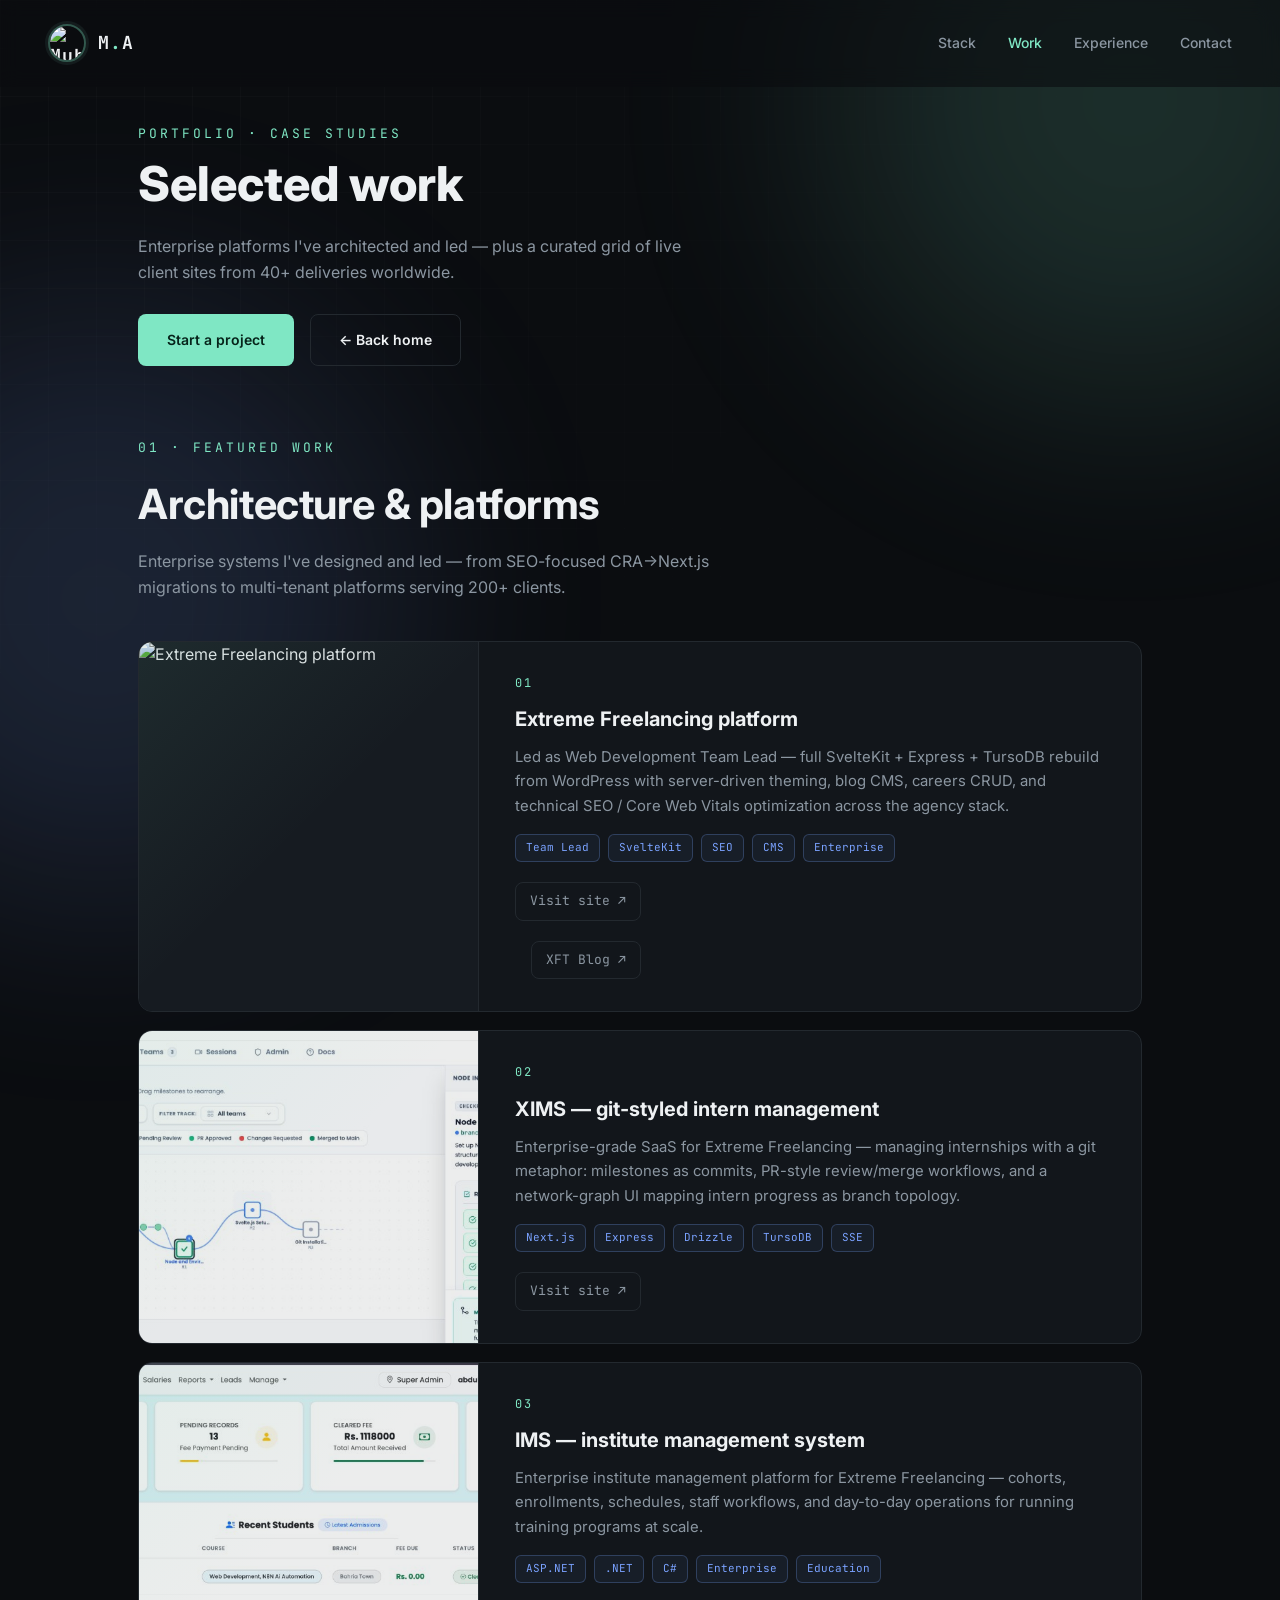
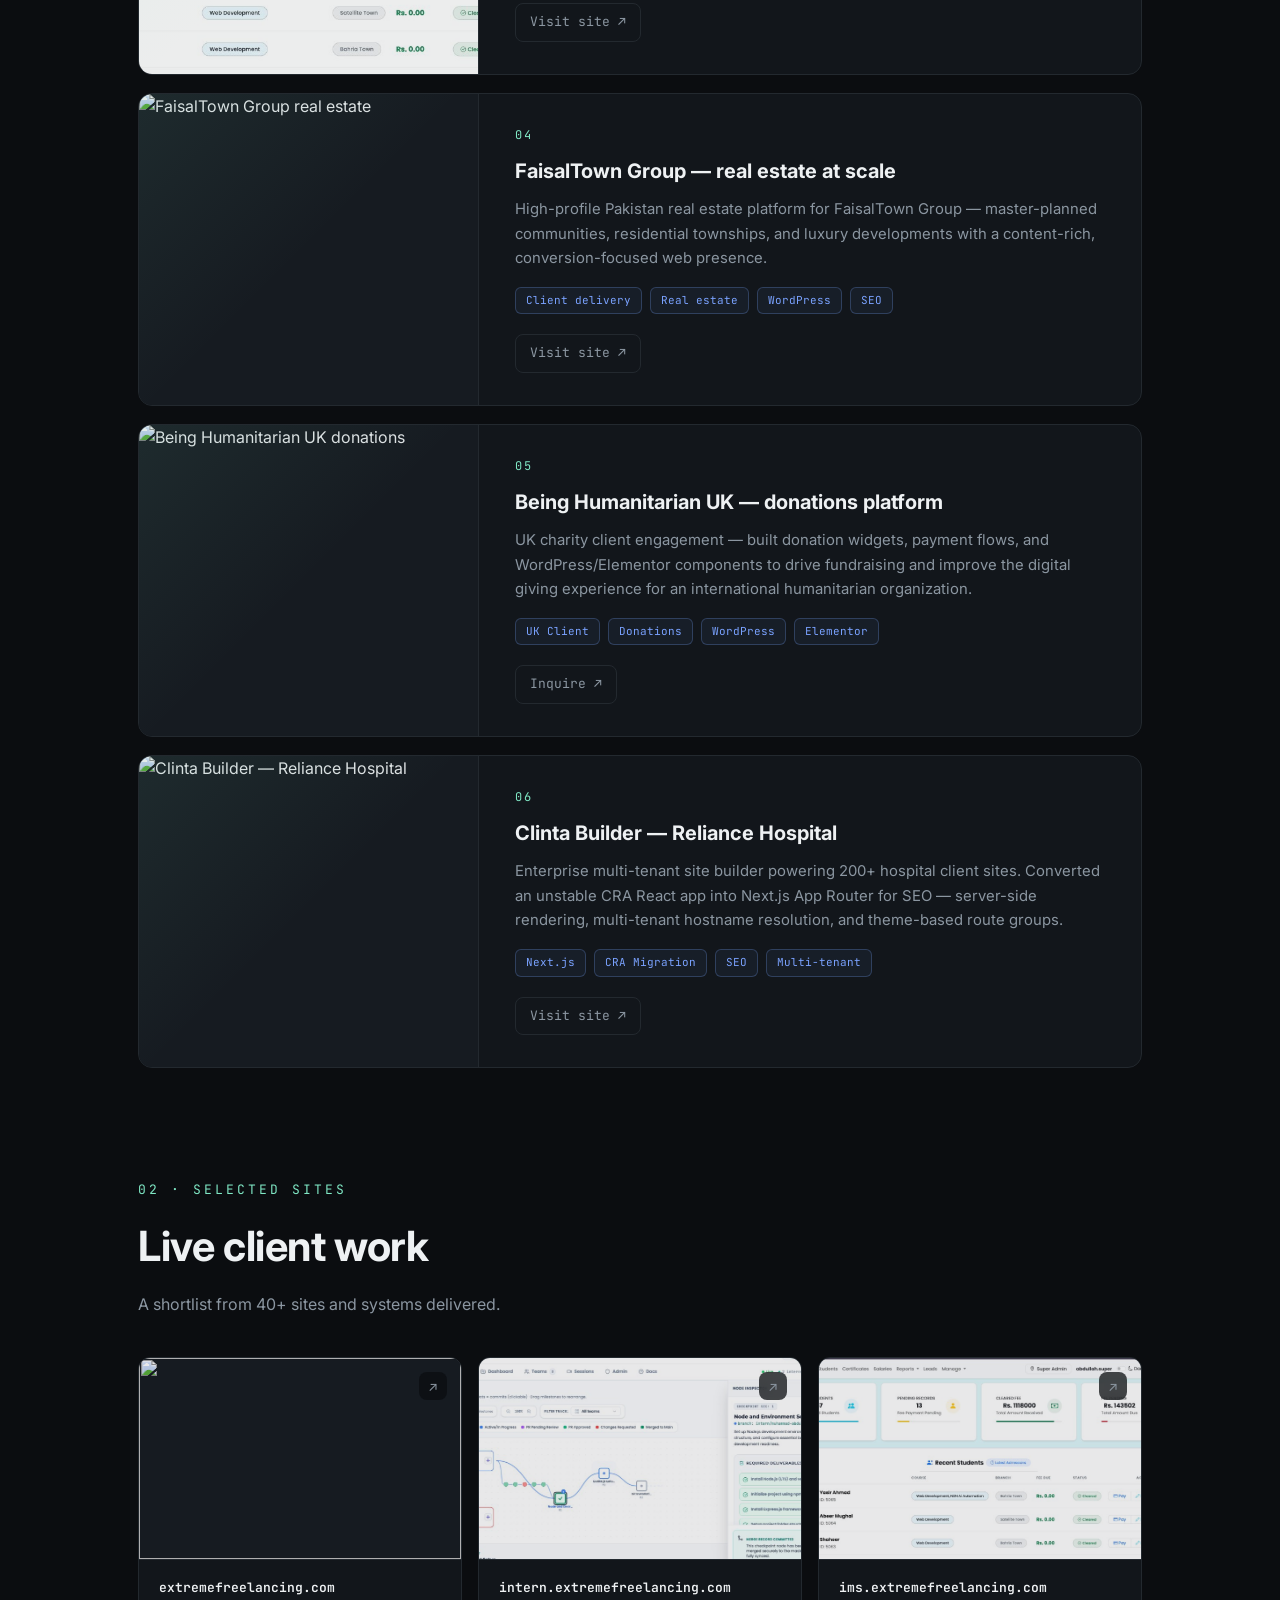
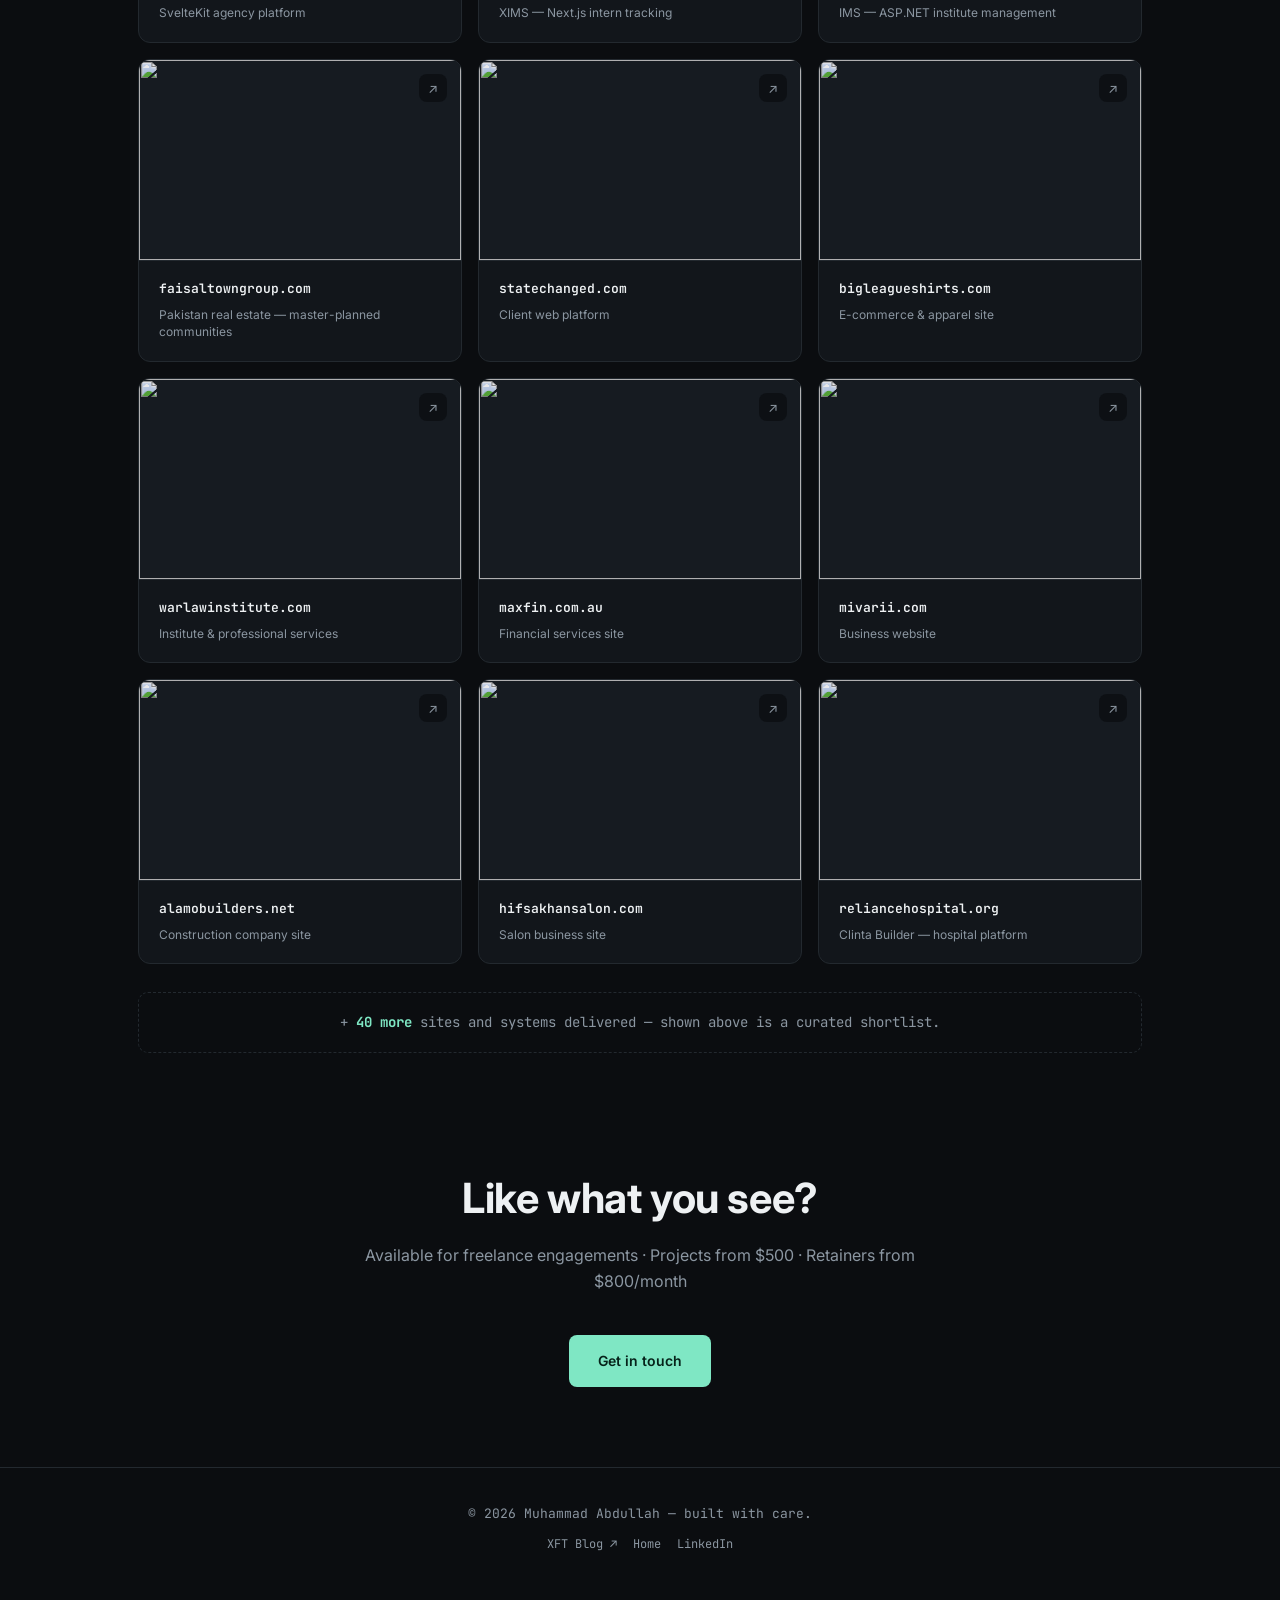
==== work/index.html @ 5a13fb7e "index updates" ====
<!DOCTYPE html>
<html lang="en">
<head>
<meta charset="UTF-8">
<meta name="viewport" content="width=device-width, initial-scale=1.0">
<title>Work — Muhammad Abdullah</title>
<meta name="description" content="Featured platforms, enterprise systems, and live client sites by Muhammad Abdullah — XIMS, IMS, Extreme Freelancing, and 40+ deliveries.">
<meta name="theme-color" content="#0b0d10">
<link rel="icon" type="image/png" sizes="32x32" href="https://res.cloudinary.com/dqdfuhtps/image/upload/w_32,h_32,c_fill,g_face,f_auto,q_auto/1748308056441_jk1iwk">
<link rel="preconnect" href="https://fonts.googleapis.com">
<link rel="preconnect" href="https://fonts.gstatic.com" crossorigin>
<link href="https://fonts.googleapis.com/css2?family=Inter:wght@400;500;600;700;800&family=JetBrains+Mono:wght@400;600;700&display=swap" rel="stylesheet">
<link rel="stylesheet" href="../styles.css">
</head>
<body>

<div class="grid-bg"></div>
<div class="glow glow-1"></div>
<div class="glow glow-2"></div>

<nav id="nav">
  <a href="../" class="logo" aria-label="Muhammad Abdullah — home">
    <img
      class="logo-avatar"
      src="https://res.cloudinary.com/dqdfuhtps/image/upload/w_76,h_76,c_fill,g_face,f_auto,q_auto/1748308056441_jk1iwk"
      alt="Muhammad Abdullah"
      width="38"
      height="38"
      decoding="async"
    >
    <span class="logo-text">M<span>.</span>A</span>
  </a>
  <button class="nav-toggle" type="button" aria-label="Open menu" aria-expanded="false" aria-controls="nav-drawer">
    <span></span><span></span><span></span>
  </button>
  <ul class="nav-links nav-links--desktop">
    <li><a href="../#stack">Stack</a></li>
    <li><a href="./" class="active">Work</a></li>
    <li><a href="../#experience">Experience</a></li>
    <li><a href="../#contact">Contact</a></li>
  </ul>
</nav>

<div class="nav-backdrop" id="nav-backdrop" aria-hidden="true"></div>
<div class="nav-drawer" id="nav-drawer" aria-hidden="true">
  <ul class="nav-links">
    <li><a href="../#stack">Stack</a></li>
    <li><a href="./" class="active">Work</a></li>
    <li><a href="../#experience">Experience</a></li>
    <li><a href="../#contact">Contact</a></li>
  </ul>
</div>

<section class="page-hero reveal">
  <span class="eyebrow">Portfolio · Case studies</span>
  <h1>Selected <span class="accent">work</span></h1>
  <p>Enterprise platforms I've architected and led — plus a curated grid of live client sites from 40+ deliveries worldwide.</p>
  <div class="hero-cta" style="margin-top:28px;">
    <a href="../#contact" class="btn btn-primary">Start a project</a>
    <a href="../" class="btn btn-ghost">← Back home</a>
  </div>
</section>

<section id="work">
  <div class="section-head reveal">
    <span class="num">01 · Featured work</span>
    <h2>Architecture & platforms</h2>
    <p>Enterprise systems I've designed and led — from SEO-focused CRA→Next.js migrations to multi-tenant platforms serving 200+ clients.</p>
  </div>
  <div class="projects stagger">
    <div class="project">
      <div class="project-shot">
        <img src="https://s.wordpress.com/mshots/v1/https%3A%2F%2Fextremefreelancing.com?w=800" alt="Extreme Freelancing platform" loading="lazy">
      </div>
      <div class="project-body">
        <span class="pnum">01</span>
        <h3>Extreme Freelancing platform</h3>
        <p>Led as Web Development Team Lead — full SvelteKit + Express + TursoDB rebuild from WordPress with server-driven theming, blog CMS, careers CRUD, and technical SEO / Core Web Vitals optimization across the agency stack.</p>
        <div class="tags"><span>Team Lead</span><span>SvelteKit</span><span>SEO</span><span>CMS</span><span>Enterprise</span></div>
        <a href="https://extremefreelancing.com/" class="link" target="_blank" rel="noopener noreferrer">Visit site ↗</a>
        <a href="https://extremefreelancing.com/blog/" class="link" target="_blank" rel="noopener noreferrer" style="margin-left:16px;">XFT Blog ↗</a>
      </div>
    </div>
    <div class="project">
      <div class="project-shot">
        <img src="../assets/xims-preview.png" alt="XIMS intern management platform" loading="lazy">
      </div>
      <div class="project-body">
        <span class="pnum">02</span>
        <h3>XIMS — git-styled intern management</h3>
        <p>Enterprise-grade SaaS for Extreme Freelancing — managing internships with a git metaphor: milestones as commits, PR-style review/merge workflows, and a network-graph UI mapping intern progress as branch topology.</p>
        <div class="tags"><span>Next.js</span><span>Express</span><span>Drizzle</span><span>TursoDB</span><span>SSE</span></div>
        <a href="https://intern.extremefreelancing.com/" class="link" target="_blank" rel="noopener noreferrer">Visit site ↗</a>
      </div>
    </div>
    <div class="project">
      <div class="project-shot">
        <img src="../assets/ims-preview.png" alt="IMS institute management system" loading="lazy">
      </div>
      <div class="project-body">
        <span class="pnum">03</span>
        <h3>IMS — institute management system</h3>
        <p>Enterprise institute management platform for Extreme Freelancing — cohorts, enrollments, schedules, staff workflows, and day-to-day operations for running training programs at scale.</p>
        <div class="tags"><span>ASP.NET</span><span>.NET</span><span>C#</span><span>Enterprise</span><span>Education</span></div>
        <a href="https://ims.extremefreelancing.com/" class="link" target="_blank" rel="noopener noreferrer">Visit site ↗</a>
      </div>
    </div>
    <div class="project">
      <div class="project-shot">
        <img src="https://s.wordpress.com/mshots/v1/https%3A%2F%2Ffaisaltowngroup.com?w=800" alt="FaisalTown Group real estate" loading="lazy">
      </div>
      <div class="project-body">
        <span class="pnum">04</span>
        <h3>FaisalTown Group — real estate at scale</h3>
        <p>High-profile Pakistan real estate platform for FaisalTown Group — master-planned communities, residential townships, and luxury developments with a content-rich, conversion-focused web presence.</p>
        <div class="tags"><span>Client delivery</span><span>Real estate</span><span>WordPress</span><span>SEO</span></div>
        <a href="https://faisaltowngroup.com/" class="link" target="_blank" rel="noopener noreferrer">Visit site ↗</a>
      </div>
    </div>
    <div class="project">
      <div class="project-shot">
        <img src="https://s.wordpress.com/mshots/v1/https%3A%2F%2Fbeinghumanitarian.org?w=800" alt="Being Humanitarian UK donations" loading="lazy">
      </div>
      <div class="project-body">
        <span class="pnum">05</span>
        <h3>Being Humanitarian UK — donations platform</h3>
        <p>UK charity client engagement — built donation widgets, payment flows, and WordPress/Elementor components to drive fundraising and improve the digital giving experience for an international humanitarian organization.</p>
        <div class="tags"><span>UK Client</span><span>Donations</span><span>WordPress</span><span>Elementor</span></div>
        <a href="../#contact" class="link">Inquire ↗</a>
      </div>
    </div>
    <div class="project">
      <div class="project-shot">
        <img src="https://s.wordpress.com/mshots/v1/https%3A%2F%2Freliancehospital.org?w=800" alt="Clinta Builder — Reliance Hospital" loading="lazy">
      </div>
      <div class="project-body">
        <span class="pnum">06</span>
        <h3>Clinta Builder — Reliance Hospital</h3>
        <p>Enterprise multi-tenant site builder powering 200+ hospital client sites. Converted an unstable CRA React app into Next.js App Router for SEO — server-side rendering, multi-tenant hostname resolution, and theme-based route groups.</p>
        <div class="tags"><span>Next.js</span><span>CRA Migration</span><span>SEO</span><span>Multi-tenant</span></div>
        <a href="https://reliancehospital.org/" class="link" target="_blank" rel="noopener noreferrer">Visit site ↗</a>
      </div>
    </div>
  </div>
</section>

<section id="sites">
  <div class="section-head reveal">
    <span class="num">02 · Selected sites</span>
    <h2>Live client work</h2>
    <p>A shortlist from 40+ sites and systems delivered.</p>
  </div>
  <div class="sites-grid stagger">
    <a class="site-card" href="https://extremefreelancing.com/" target="_blank" rel="noopener noreferrer">
      <div class="site-thumb"><img src="https://s.wordpress.com/mshots/v1/https%3A%2F%2Fextremefreelancing.com?w=600" alt="" loading="lazy"></div>
      <div class="site-info">
        <span class="url">extremefreelancing.com</span>
        <span class="desc">SvelteKit agency platform</span>
      </div>
    </a>
    <a class="site-card" href="https://intern.extremefreelancing.com/" target="_blank" rel="noopener noreferrer">
      <div class="site-thumb"><img src="../assets/xims-preview.png" alt="" loading="lazy"></div>
      <div class="site-info">
        <span class="url">intern.extremefreelancing.com</span>
        <span class="desc">XIMS — Next.js intern tracking</span>
      </div>
    </a>
    <a class="site-card" href="https://ims.extremefreelancing.com/" target="_blank" rel="noopener noreferrer">
      <div class="site-thumb"><img src="../assets/ims-preview.png" alt="" loading="lazy"></div>
      <div class="site-info">
        <span class="url">ims.extremefreelancing.com</span>
        <span class="desc">IMS — ASP.NET institute management</span>
      </div>
    </a>
    <a class="site-card" href="https://faisaltowngroup.com/" target="_blank" rel="noopener noreferrer">
      <div class="site-thumb"><img src="https://s.wordpress.com/mshots/v1/https%3A%2F%2Ffaisaltowngroup.com?w=600" alt="" loading="lazy"></div>
      <div class="site-info">
        <span class="url">faisaltowngroup.com</span>
        <span class="desc">Pakistan real estate — master-planned communities</span>
      </div>
    </a>
    <a class="site-card" href="https://statechanged.com/" target="_blank" rel="noopener noreferrer">
      <div class="site-thumb"><img src="https://s.wordpress.com/mshots/v1/https%3A%2F%2Fstatechanged.com?w=600" alt="" loading="lazy"></div>
      <div class="site-info">
        <span class="url">statechanged.com</span>
        <span class="desc">Client web platform</span>
      </div>
    </a>
    <a class="site-card" href="https://bigleagueshirts.com/" target="_blank" rel="noopener noreferrer">
      <div class="site-thumb"><img src="https://s.wordpress.com/mshots/v1/https%3A%2F%2Fbigleagueshirts.com?w=600" alt="" loading="lazy"></div>
      <div class="site-info">
        <span class="url">bigleagueshirts.com</span>
        <span class="desc">E-commerce & apparel site</span>
      </div>
    </a>
    <a class="site-card" href="https://warlawinstitute.com/" target="_blank" rel="noopener noreferrer">
      <div class="site-thumb"><img src="https://s.wordpress.com/mshots/v1/https%3A%2F%2Fwarlawinstitute.com?w=600" alt="" loading="lazy"></div>
      <div class="site-info">
        <span class="url">warlawinstitute.com</span>
        <span class="desc">Institute & professional services</span>
      </div>
    </a>
    <a class="site-card" href="https://maxfin.com.au/" target="_blank" rel="noopener noreferrer">
      <div class="site-thumb"><img src="https://s.wordpress.com/mshots/v1/https%3A%2F%2Fmaxfin.com.au?w=600" alt="" loading="lazy"></div>
      <div class="site-info">
        <span class="url">maxfin.com.au</span>
        <span class="desc">Financial services site</span>
      </div>
    </a>
    <a class="site-card" href="https://www.mivarii.com/" target="_blank" rel="noopener noreferrer">
      <div class="site-thumb"><img src="https://s.wordpress.com/mshots/v1/https%3A%2F%2Fwww.mivarii.com?w=600" alt="" loading="lazy"></div>
      <div class="site-info">
        <span class="url">mivarii.com</span>
        <span class="desc">Business website</span>
      </div>
    </a>
    <a class="site-card" href="https://alamobuilders.net/" target="_blank" rel="noopener noreferrer">
      <div class="site-thumb"><img src="https://s.wordpress.com/mshots/v1/https%3A%2F%2Falamobuilders.net?w=600" alt="" loading="lazy"></div>
      <div class="site-info">
        <span class="url">alamobuilders.net</span>
        <span class="desc">Construction company site</span>
      </div>
    </a>
    <a class="site-card" href="https://hifsakhansalon.com/" target="_blank" rel="noopener noreferrer">
      <div class="site-thumb"><img src="https://s.wordpress.com/mshots/v1/https%3A%2F%2Fhifsakhansalon.com?w=600" alt="" loading="lazy"></div>
      <div class="site-info">
        <span class="url">hifsakhansalon.com</span>
        <span class="desc">Salon business site</span>
      </div>
    </a>
    <a class="site-card" href="https://reliancehospital.org/" target="_blank" rel="noopener noreferrer">
      <div class="site-thumb"><img src="https://s.wordpress.com/mshots/v1/https%3A%2F%2Freliancehospital.org?w=600" alt="" loading="lazy"></div>
      <div class="site-info">
        <span class="url">reliancehospital.org</span>
        <span class="desc">Clinta Builder — hospital platform</span>
      </div>
    </a>
  </div>
  <div class="more-note reveal">+ <strong>40 more</strong> sites and systems delivered — shown above is a curated shortlist.</div>
</section>

<section id="contact-cta" style="padding-bottom:80px;">
  <div class="section-head reveal" style="text-align:center;">
    <h2>Like what you see?</h2>
    <p style="margin:12px auto 0;">Available for freelance engagements · Projects from $500 · Retainers from $800/month</p>
  </div>
  <div class="reveal" style="margin-top:24px;text-align:center;">
    <a href="../#contact" class="btn btn-primary">Get in touch</a>
  </div>
</section>

<footer>
  <p>© 2026 Muhammad Abdullah — built with care.</p>
  <div class="footer-links">
    <a href="https://extremefreelancing.com/blog/" target="_blank" rel="noopener noreferrer">XFT Blog ↗</a>
    <a href="../">Home</a>
    <a href="https://www.linkedin.com/in/devnetabdullah" target="_blank" rel="noopener noreferrer">LinkedIn</a>
  </div>
</footer>

<script>
  const nav = document.getElementById('nav');
  const navToggle = document.querySelector('.nav-toggle');
  window.addEventListener('scroll', () => {
    nav.classList.toggle('scrolled', window.scrollY > 20);
  });

  const navBackdrop = document.getElementById('nav-backdrop');
  const navDrawer = document.getElementById('nav-drawer');
  const allNavLinks = document.querySelectorAll('.nav-links a');

  function closeMenu(){
    document.body.classList.remove('menu-open');
    navToggle.setAttribute('aria-expanded', 'false');
    navToggle.setAttribute('aria-label', 'Open menu');
    navBackdrop.setAttribute('aria-hidden', 'true');
    navDrawer.setAttribute('aria-hidden', 'true');
    document.body.style.overflow = '';
  }

  function openMenu(){
    document.body.classList.add('menu-open');
    navToggle.setAttribute('aria-expanded', 'true');
    navToggle.setAttribute('aria-label', 'Close menu');
    navBackdrop.setAttribute('aria-hidden', 'false');
    navDrawer.setAttribute('aria-hidden', 'false');
    document.body.style.overflow = 'hidden';
  }

  navToggle.addEventListener('click', () => {
    document.body.classList.contains('menu-open') ? closeMenu() : openMenu();
  });

  navBackdrop.addEventListener('click', closeMenu);
  allNavLinks.forEach(link => link.addEventListener('click', closeMenu));
  document.addEventListener('keydown', e => {
    if (e.key === 'Escape') closeMenu();
  });
  window.addEventListener('resize', () => {
    if (window.innerWidth > 768) closeMenu();
  });

  document.querySelectorAll('.stagger').forEach(container => {
    [...container.children].forEach((child, i) => {
      child.style.transitionDelay = `${0.06 + i * 0.08}s`;
    });
  });

  const observer = new IntersectionObserver((entries) => {
    entries.forEach(e => {
      if (e.isIntersecting) {
        e.target.classList.add('visible');
        observer.unobserve(e.target);
      }
    });
  }, { threshold: 0.1, rootMargin: '0px 0px -40px 0px' });

  document.querySelectorAll('.reveal, .stagger').forEach(el => observer.observe(el));
</script>

</body>
</html>
---- styles.css ----
:root{
    --bg:#0b0d10;
    --bg-soft:#12161b;
    --panel:#161b21;
    --line:#23292f;
    --text:#eef1f3;
    --muted:#8b96a1;
    --accent:#7fe7c4;
    --accent2:#7aa2ff;
    --mono:'JetBrains Mono','Courier New',monospace;
    --sans:'Inter',-apple-system,BlinkMacSystemFont,'Segoe UI',sans-serif;
  }
  *{margin:0;padding:0;box-sizing:border-box;}
  html{scroll-behavior:smooth;}
  body{
    background:var(--bg);
    color:var(--text);
    font-family:var(--sans);
    line-height:1.6;
    overflow-x:hidden;
  }

  /* background grid */
  .grid-bg{
    position:fixed; inset:0; z-index:-2;
    background-image:
      linear-gradient(to right, rgba(255,255,255,0.025) 1px, transparent 1px),
      linear-gradient(to bottom, rgba(255,255,255,0.025) 1px, transparent 1px);
    background-size:48px 48px;
    mask-image: radial-gradient(ellipse at top left, black 0%, transparent 70%);
  }
  .glow{
    position:fixed; z-index:-1; width:600px; height:600px; border-radius:50%;
    filter:blur(120px); opacity:0.15; pointer-events:none;
  }
  .glow-1{ background:var(--accent); top:-200px; right:-150px; }
  .glow-2{ background:var(--accent2); bottom:0; left:-200px; }

  /* nav */
  nav{
    position:fixed; top:0; left:0; right:0; z-index:100;
    display:flex; justify-content:space-between; align-items:center;
    padding:24px 48px;
    backdrop-filter:blur(10px);
    background:rgba(11,13,16,0.6);
    border-bottom:1px solid transparent;
    transition:border-color 0.3s, background 0.3s;
    opacity:0; animation:navIn 0.7s ease forwards;
  }
  @keyframes navIn{
    from{opacity:0; transform:translateY(-14px);}
    to{opacity:1; transform:translateY(0);}
  }
  nav.scrolled{ border-bottom-color:var(--line); background:rgba(11,13,16,0.85); }
  .logo{
    display:inline-flex; align-items:center; gap:12px;
    text-decoration:none; color:var(--text);
    font-family:var(--mono); font-weight:700; font-size:18px; letter-spacing:1px;
  }
  .logo-avatar{
    width:38px; height:38px; border-radius:50%; object-fit:cover;
    border:2px solid rgba(127,231,196,0.35);
    box-shadow:0 0 0 3px rgba(127,231,196,0.08);
    transition:border-color 0.25s, box-shadow 0.25s, transform 0.25s;
  }
  .logo:hover .logo-avatar{
    border-color:var(--accent);
    box-shadow:0 0 18px rgba(127,231,196,0.22);
    transform:scale(1.04);
  }
  .logo-text span{ color:var(--accent); }
  .nav-links{ display:flex; gap:32px; list-style:none; }
  .nav-links--desktop{ display:flex; }
  .nav-links a{
    color:var(--muted); text-decoration:none; font-size:14px; font-weight:500;
    transition:color 0.2s; position:relative;
  }
  .nav-links a:hover{ color:var(--text); }
  .nav-links a::after{
    content:''; position:absolute; bottom:-4px; left:0; width:0; height:1px;
    background:var(--accent); transition:width 0.25s;
  }
  .nav-links a:hover::after{ width:100%; }

  .nav-toggle{
    display:none; flex-direction:column; justify-content:center; gap:5px;
    width:42px; height:42px; padding:10px; flex-shrink:0;
    background:transparent; border:1px solid var(--line); border-radius:10px;
    cursor:pointer; z-index:102; transition:border-color 0.2s, background 0.2s;
  }
  .nav-toggle:hover{ border-color:var(--accent); background:rgba(127,231,196,0.06); }
  .nav-toggle span{
    display:block; width:100%; height:2px; background:var(--text); border-radius:2px;
    transition:transform 0.3s ease, opacity 0.3s ease;
  }
  .nav-toggle[aria-expanded="true"] span:nth-child(1){ transform:translateY(7px) rotate(45deg); }
  .nav-toggle[aria-expanded="true"] span:nth-child(2){ opacity:0; }
  .nav-toggle[aria-expanded="true"] span:nth-child(3){ transform:translateY(-7px) rotate(-45deg); }

  section{ padding:64px 48px; max-width:1100px; margin:0 auto; }

  /* hero */
  .hero{
    min-height:92vh; display:flex; flex-direction:column; justify-content:center;
    padding-top:100px; padding-bottom:40px;
  }
  section + section{ padding-top:48px; }
  .eyebrow{
    font-family:var(--mono); color:var(--accent); font-size:13px; letter-spacing:3px;
    text-transform:uppercase; margin-bottom:24px;
    opacity:0; animation:fadeUp 0.9s cubic-bezier(0.22,1,0.36,1) forwards 0.1s;
  }
  .hero h1{
    font-size:clamp(2.8rem, 8vw, 5.5rem); font-weight:800; line-height:1.05;
    letter-spacing:-0.02em; margin-bottom:24px;
    opacity:0; animation:fadeUp 0.9s cubic-bezier(0.22,1,0.36,1) forwards 0.25s;
  }
  .hero h1 .accent{
    background:linear-gradient(120deg, var(--accent), var(--accent2));
    -webkit-background-clip:text; background-clip:text; color:transparent;
  }
  .hero p.lead{
    font-size:clamp(1rem, 2vw, 1.25rem); color:var(--muted); max-width:620px;
    margin-bottom:40px;
    opacity:0; animation:fadeUp 0.9s cubic-bezier(0.22,1,0.36,1) forwards 0.4s;
  }
  .hero-cta{
    display:flex; gap:16px; flex-wrap:wrap;
    opacity:0; animation:fadeUp 0.9s cubic-bezier(0.22,1,0.36,1) forwards 0.55s;
  }
  .btn{
    display:inline-flex; align-items:center; gap:8px;
    padding:14px 28px; border-radius:8px; text-decoration:none;
    font-weight:600; font-size:14px; transition:all 0.25s; border:1px solid transparent;
  }
  .btn-primary{ background:var(--accent); color:#06231a; }
  .btn-primary:hover{ transform:translateY(-2px); box-shadow:0 8px 24px rgba(127,231,196,0.25); }
  .btn-ghost{ border-color:var(--line); color:var(--text); }
  .btn-ghost:hover{ border-color:var(--accent); color:var(--accent); transform:translateY(-2px); }

  @keyframes fadeUp{
    from{opacity:0; transform:translateY(32px);}
    to{opacity:1; transform:translateY(0);}
  }

  /* stack pills */
  .stack-row, .stack-pills{
    display:flex; flex-wrap:wrap; gap:10px;
  }
  .hero .stack-row{
    margin-top:48px;
    opacity:0; animation:fadeUp 0.9s cubic-bezier(0.22,1,0.36,1) forwards 0.7s;
  }
  .stack-groups{ display:flex; flex-direction:column; gap:28px; }
  .stack-group h3{
    font-family:var(--mono); font-size:12px; letter-spacing:2px; text-transform:uppercase;
    color:var(--accent2); margin-bottom:14px;
  }
  .build-grid{
    display:grid; grid-template-columns:repeat(auto-fill, minmax(240px,1fr)); gap:14px;
  }
  .build-card{
    border:1px solid var(--line); border-radius:12px; padding:24px;
    background:var(--bg-soft); transition:border-color 0.25s, transform 0.25s;
  }
  .build-card:hover{ border-color:rgba(127,231,196,0.35); transform:translateY(-2px); }
  .build-card h3{ font-size:1rem; font-weight:600; margin-bottom:8px; }
  .build-card p{ font-size:0.9rem; color:var(--muted); }
  .learning-list{
    border:1px dashed var(--line); border-radius:12px; padding:28px 32px;
    background:rgba(122,162,255,0.03);
  }
  .learning-list ul{
    list-style:none; display:flex; flex-direction:column; gap:10px; margin-top:16px;
  }
  .learning-list li{
    font-size:0.95rem; color:var(--muted); padding-left:20px; position:relative;
  }
  .learning-list li::before{
    content:'◦'; position:absolute; left:0; color:var(--accent2); font-size:18px; line-height:1;
  }
  .pill{
    display:inline-flex; align-items:center; gap:8px;
    font-family:var(--mono); font-size:12px; padding:8px 14px 8px 10px;
    border:1px solid var(--line); border-radius:999px; color:var(--muted);
    background:rgba(255,255,255,0.02); transition:all 0.25s;
  }
  .pill img{
    width:18px; height:18px; flex-shrink:0; opacity:0.9;
    filter:drop-shadow(0 0 6px rgba(255,255,255,0.08));
    transition:transform 0.25s;
  }
  .pill:hover{
    border-color:var(--accent2); color:var(--text);
    background:rgba(122,162,255,0.06); transform:translateY(-2px);
  }
  .pill:hover img{ transform:scale(1.1); opacity:1; }

  /* section headers */
  .section-head{ margin-bottom:40px; }
  .section-head .num{
    font-family:var(--mono); color:var(--accent); font-size:13px; letter-spacing:3px;
    text-transform:uppercase; display:block; margin-bottom:12px;
  }
  .section-head h2{ font-size:clamp(1.8rem, 4vw, 2.6rem); font-weight:700; letter-spacing:-0.01em; }
  .section-head p{ color:var(--muted); margin-top:12px; max-width:600px; }

  /* fade-in on scroll */
  .reveal{
    opacity:0; transform:translateY(28px);
    transition:opacity 0.8s cubic-bezier(0.22,1,0.36,1), transform 0.8s cubic-bezier(0.22,1,0.36,1);
  }
  .reveal.visible{ opacity:1; transform:translateY(0); }
  .stagger > *{
    opacity:0; transform:translateY(24px);
    transition:opacity 0.75s cubic-bezier(0.22,1,0.36,1), transform 0.75s cubic-bezier(0.22,1,0.36,1);
  }
  .stagger.visible > *{ opacity:1; transform:translateY(0); }

  /* projects */
  .projects{ display:flex; flex-direction:column; gap:18px; }
  .project{
    background:var(--bg-soft); border:1px solid var(--line); border-radius:14px;
    display:grid; grid-template-columns:minmax(0,340px) 1fr; gap:0;
    position:relative; overflow:hidden; transition:border-color 0.3s, box-shadow 0.3s;
  }
  .project:hover{
    border-color:rgba(127,231,196,0.35);
    box-shadow:0 20px 50px rgba(0,0,0,0.35);
  }
  .project-shot{
    position:relative; overflow:hidden; background:var(--panel);
    border-right:1px solid var(--line); min-height:220px;
  }
  .project-shot img{
    width:100%; height:100%; object-fit:cover; object-position:top center;
    display:block; transition:transform 0.5s ease, opacity 0.3s; opacity:0.92;
  }
  .project:hover .project-shot img{ transform:scale(1.04); opacity:1; }
  .project-shot::after{
    content:''; position:absolute; inset:0; pointer-events:none;
    background:linear-gradient(135deg, rgba(127,231,196,0.08), transparent 50%);
  }
  .project-body{
    padding:32px 36px; display:flex; flex-direction:column;
    position:relative;
  }
  .project-body::before{
    content:''; position:absolute; left:0; top:0; bottom:0; width:3px;
    background:linear-gradient(var(--accent), var(--accent2));
    transform:scaleY(0); transform-origin:top; transition:transform 0.35s ease;
  }
  .project:hover .project-body::before{ transform:scaleY(1); }
  .project .pnum{
    font-family:var(--mono); color:var(--accent); font-size:12px;
    letter-spacing:2px; margin-bottom:10px;
  }
  .project h3{ font-size:1.25rem; font-weight:700; margin-bottom:10px; }
  .project p{ color:var(--muted); font-size:0.93rem; line-height:1.65; flex:1; }
  .project .tags{ display:flex; flex-wrap:wrap; gap:8px; margin-top:16px; }
  .project .tags span{
    font-family:var(--mono); font-size:11px; color:var(--accent2);
    border:1px solid rgba(122,162,255,0.25); background:rgba(122,162,255,0.06);
    padding:4px 10px; border-radius:6px;
  }
  .project .link{
    align-self:flex-start; margin-top:20px; color:var(--muted); text-decoration:none; font-size:13px;
    border:1px solid var(--line); padding:8px 14px; border-radius:8px; white-space:nowrap;
    transition:all 0.2s; font-family:var(--mono);
  }
  .project .link:hover{ border-color:var(--accent); color:var(--accent); }
  @media (max-width:860px){
    .project{ grid-template-columns:1fr; }
    .project-shot{ min-height:200px; border-right:none; border-bottom:1px solid var(--line); }
  }

  /* sites grid */
  .sites-grid{
    display:grid; grid-template-columns:repeat(auto-fill, minmax(240px,1fr)); gap:16px;
  }
  .site-card{
    border:1px solid var(--line); border-radius:12px; padding:0;
    text-decoration:none; color:var(--text); background:var(--bg-soft);
    transition:all 0.3s; display:flex; flex-direction:column;
    position:relative; overflow:hidden;
  }
  .site-thumb{
    aspect-ratio:16/10; overflow:hidden; background:var(--panel);
    border-bottom:1px solid var(--line); position:relative;
  }
  .site-thumb img{
    width:100%; height:100%; object-fit:cover; object-position:top center;
    transition:transform 0.45s ease, opacity 0.3s; opacity:0.9;
  }
  .site-card:hover .site-thumb img{ transform:scale(1.06); opacity:1; }
  .site-card .site-info{ padding:18px 20px 20px; display:flex; flex-direction:column; gap:6px; }
  .site-card::after{
    content:'↗'; position:absolute; top:14px; right:14px; z-index:2;
    width:28px; height:28px; border-radius:8px; line-height:28px; text-align:center;
    background:rgba(11,13,16,0.75); backdrop-filter:blur(6px);
    color:var(--muted); font-size:13px; transition:all 0.3s;
  }
  .site-card:hover{ transform:translateY(-4px); border-color:var(--accent); box-shadow:0 12px 30px rgba(0,0,0,0.35); }
  .site-card:hover::after{ color:var(--accent); background:rgba(11,13,16,0.9); }
  .site-card .url{ font-family:var(--mono); font-size:13px; font-weight:600; }
  .site-card .desc{ font-size:12px; color:var(--muted); line-height:1.45; }

  .more-note{
    margin-top:28px; text-align:center; color:var(--muted); font-size:14px;
    font-family:var(--mono); border:1px dashed var(--line); border-radius:10px; padding:18px;
  }
  .more-note strong{ color:var(--accent); }

  /* timeline / experience */
  .exp-item{ display:flex; gap:24px; padding:28px 0; border-bottom:1px solid var(--line); }
  .exp-item:last-child{ border-bottom:none; }
  .exp-dot{ width:12px; height:12px; border-radius:50%; background:var(--accent); margin-top:8px; flex-shrink:0; box-shadow:0 0 0 4px rgba(127,231,196,0.12); }
  .exp-content h4{ font-size:1.1rem; font-weight:700; margin-bottom:4px; }
  .exp-content .role{ color:var(--accent2); font-size:13px; font-family:var(--mono); margin-bottom:8px; display:block; }
  .exp-content p{ color:var(--muted); font-size:0.95rem; }
  .exp-content .highlights{
    margin-top:12px; padding-left:0; list-style:none;
    display:flex; flex-direction:column; gap:6px;
  }
  .exp-content .highlights li{
    font-size:0.9rem; color:var(--muted); padding-left:16px; position:relative;
  }
  .exp-content .highlights li::before{
    content:'→'; position:absolute; left:0; color:var(--accent); font-size:12px;
  }

  /* contact */
  #contact .section-head{ text-align:center; }
  #contact .section-head p{ margin-left:auto; margin-right:auto; }
  .contact-wrap{
    max-width:720px; margin:0 auto; text-align:center;
  }
  .contact-wrap .lead-contact{
    color:var(--muted); font-size:1.05rem; margin-bottom:36px;
  }
  .contact-links{
    display:flex; flex-wrap:wrap; justify-content:center; gap:14px;
    margin-bottom:40px;
  }
  .contact-card{
    display:inline-flex; align-items:center; gap:12px;
    padding:16px 22px; border:1px solid var(--line); border-radius:12px;
    background:var(--bg-soft); text-decoration:none; color:var(--text);
    font-size:14px; font-weight:500; transition:all 0.25s;
    min-width:min(100%, 300px);
  }
  .contact-card:hover{
    border-color:var(--accent); transform:translateY(-3px);
    box-shadow:0 12px 32px rgba(0,0,0,0.3);
  }
  .contact-card .icon-wrap{
    width:40px; height:40px; border-radius:10px;
    display:flex; align-items:center; justify-content:center;
    background:rgba(127,231,196,0.1); flex-shrink:0;
  }
  .contact-card .icon-wrap img,
  .contact-card .icon-wrap svg{ width:22px; height:22px; }
  .contact-card.contact-note{
    cursor:default; color:var(--muted);
  }
  .contact-card.contact-note:hover{
    border-color:var(--line); transform:none; box-shadow:none;
  }
  .contact-card.contact-note .icon-wrap{
    background:rgba(255,255,255,0.05); color:var(--muted);
  }
  .contact-card.contact-note .meta .value{
    color:var(--text); font-size:12px; max-width:280px;
  }
  .contact-card .meta{ text-align:left; line-height:1.35; }
  .contact-card .meta .label{
    display:block; font-family:var(--mono); font-size:11px;
    color:var(--muted); text-transform:uppercase; letter-spacing:1px;
  }
  .contact-card .meta .value{
    font-family:var(--mono); font-size:13px; color:var(--accent);
  }

  /* footer */
  footer{
    padding:36px 48px 48px; text-align:center; border-top:1px solid var(--line);
    color:var(--muted); font-size:13px; font-family:var(--mono);
  }
  footer a{ color:var(--accent); text-decoration:none; transition:opacity 0.2s; }
  footer a:hover{ opacity:0.8; }

  ::selection{ background:var(--accent); color:#06231a; }

  .nav-backdrop, .nav-drawer{ display:none; }

  @media (max-width:768px){
    .nav-links--desktop{ display:none; }
    nav{ padding:16px 20px; z-index:300; }
    body.menu-open nav{
      background:var(--bg); border-bottom-color:var(--line);
    }
    .nav-toggle{ display:flex; }
    .nav-backdrop{
      display:block; position:fixed; inset:0; z-index:200;
      background:var(--bg);
      opacity:0; visibility:hidden; pointer-events:none;
      transition:opacity 0.25s ease, visibility 0.25s ease;
    }
    .nav-drawer{
      display:block; position:fixed; inset:0; z-index:250;
      padding:88px 24px 32px;
      background:var(--bg);
      transform:translateY(-12px);
      opacity:0; visibility:hidden; pointer-events:none;
      transition:opacity 0.25s ease, transform 0.25s ease, visibility 0.25s ease;
    }
    body.menu-open .nav-backdrop{
      opacity:1; visibility:visible; pointer-events:auto;
    }
    body.menu-open .nav-drawer{
      opacity:1; visibility:visible; pointer-events:auto; transform:translateY(0);
    }
    .nav-drawer .nav-links{
      flex-direction:column; gap:0; align-items:stretch;
    }
    .nav-drawer .nav-links li{ border-bottom:1px solid var(--line); }
    .nav-drawer .nav-links li:first-child{ border-top:1px solid var(--line); }
    .nav-drawer .nav-links a{
      display:block; padding:18px 4px; font-size:1.05rem;
    }
    .nav-drawer .nav-links a::after{ display:none; }
    .nav-drawer .nav-links a:hover{ color:var(--accent); }

    section{ padding:48px 20px; }
    section + section{ padding-top:36px; }
    .hero{ min-height:auto; padding-top:100px; padding-bottom:32px; }
    .eyebrow{ font-size:11px; letter-spacing:2px; }
    .hero p.lead{ margin-bottom:28px; }
    .hero-cta{ gap:10px; }
    .hero-cta .btn{ flex:1 1 calc(50% - 5px); justify-content:center; padding:12px 16px; font-size:13px; }
    .hero .stack-row{ margin-top:28px; }
    .section-head{ margin-bottom:32px; }
    .section-head h2{ font-size:1.65rem; }
    .project-body{ padding:24px 20px; }
    .project-shot{ min-height:180px; }
    .project h3{ font-size:1.1rem; }
    .sites-grid{ grid-template-columns:1fr; gap:12px; }
    .build-grid{ grid-template-columns:1fr; }
    .contact-card{ min-width:100%; }
    .contact-card .meta .value{ font-size:11px; word-break:break-all; }
    .learning-list{ padding:22px 20px; }
    footer{ padding:28px 20px 36px; }
  }

  @media (max-width:400px){
    .logo-text{ display:none; }
    .hero-cta .btn{ flex:1 1 100%; }
    .contact-links{ flex-direction:column; }
  }

  /* pricing signal */
  .pricing-note{
    font-family:var(--mono); font-size:13px; color:var(--muted);
    margin-top:18px; opacity:0;
    animation:fadeUp 0.9s cubic-bezier(0.22,1,0.36,1) forwards 0.65s;
  }
  .pricing-note strong{ color:var(--accent); font-weight:600; }
  .pricing-note a{ color:var(--accent2); text-decoration:none; }
  .pricing-note a:hover{ text-decoration:underline; }

  /* testimonials */
  .testimonials{
    display:grid; grid-template-columns:repeat(auto-fill, minmax(280px,1fr)); gap:16px;
  }
  .quote-card{
    border:1px solid var(--line); border-radius:14px; padding:28px;
    background:var(--bg-soft); position:relative;
  }
  .quote-card::before{
    content:'"'; position:absolute; top:12px; left:18px;
    font-size:3rem; line-height:1; color:var(--accent); opacity:0.25;
    font-family:Georgia, serif;
  }
  .quote-card blockquote{
    font-size:0.95rem; color:var(--text); line-height:1.65;
    margin:0 0 20px; padding-top:8px;
  }
  .quote-card cite{
    display:block; font-style:normal; font-family:var(--mono); font-size:12px;
  }
  .quote-card cite .name{ color:var(--accent2); display:block; margin-bottom:4px; }
  .quote-card cite .role{ color:var(--muted); }

  /* github repos */
  .repo-grid{
    display:grid; grid-template-columns:repeat(auto-fill, minmax(260px,1fr)); gap:14px;
  }
  .repo-card{
    border:1px solid var(--line); border-radius:12px; padding:22px;
    background:var(--bg-soft); text-decoration:none; color:var(--text);
    transition:all 0.25s; display:flex; flex-direction:column; gap:10px;
  }
  .repo-card:hover{
    border-color:var(--accent); transform:translateY(-3px);
    box-shadow:0 12px 30px rgba(0,0,0,0.3);
  }
  .repo-card .repo-name{
    font-family:var(--mono); font-size:14px; font-weight:600;
    display:flex; align-items:center; gap:8px;
  }
  .repo-card .repo-name img{ width:16px; height:16px; opacity:0.8; }
  .repo-card p{ font-size:0.88rem; color:var(--muted); flex:1; }
  .repo-card .repo-meta{
    font-family:var(--mono); font-size:11px; color:var(--accent2);
  }
  .contact-card.linkedin .icon-wrap{ background:rgba(10,102,194,0.12); }

  /* work page */
  .page-hero{
    padding-top:120px; padding-bottom:24px; min-height:auto;
  }
  .page-hero h1{
    font-size:clamp(2rem, 5vw, 3rem); font-weight:800; margin-bottom:12px;
  }
  .page-hero p{ color:var(--muted); max-width:560px; }

  .work-teaser{
    display:grid; grid-template-columns:repeat(auto-fill, minmax(280px,1fr)); gap:14px;
  }
  .work-teaser-card{
    border:1px solid var(--line); border-radius:12px; overflow:hidden;
    background:var(--bg-soft); text-decoration:none; color:var(--text);
    transition:all 0.25s;
  }
  .work-teaser-card:hover{ border-color:var(--accent); transform:translateY(-3px); }
  .work-teaser-card img{ width:100%; aspect-ratio:16/10; object-fit:cover; object-position:top; display:block; }
  .work-teaser-card .info{ padding:16px 18px; }
  .work-teaser-card h3{ font-size:1rem; margin-bottom:6px; }
  .work-teaser-card p{ font-size:0.85rem; color:var(--muted); }

  .footer-links{
    margin-top:10px; display:flex; flex-wrap:wrap; justify-content:center; gap:16px;
  }
  .footer-links a{ color:var(--muted); text-decoration:none; font-size:12px; }
  .footer-links a:hover{ color:var(--accent); }

  .nav-links a.active{ color:var(--accent); }
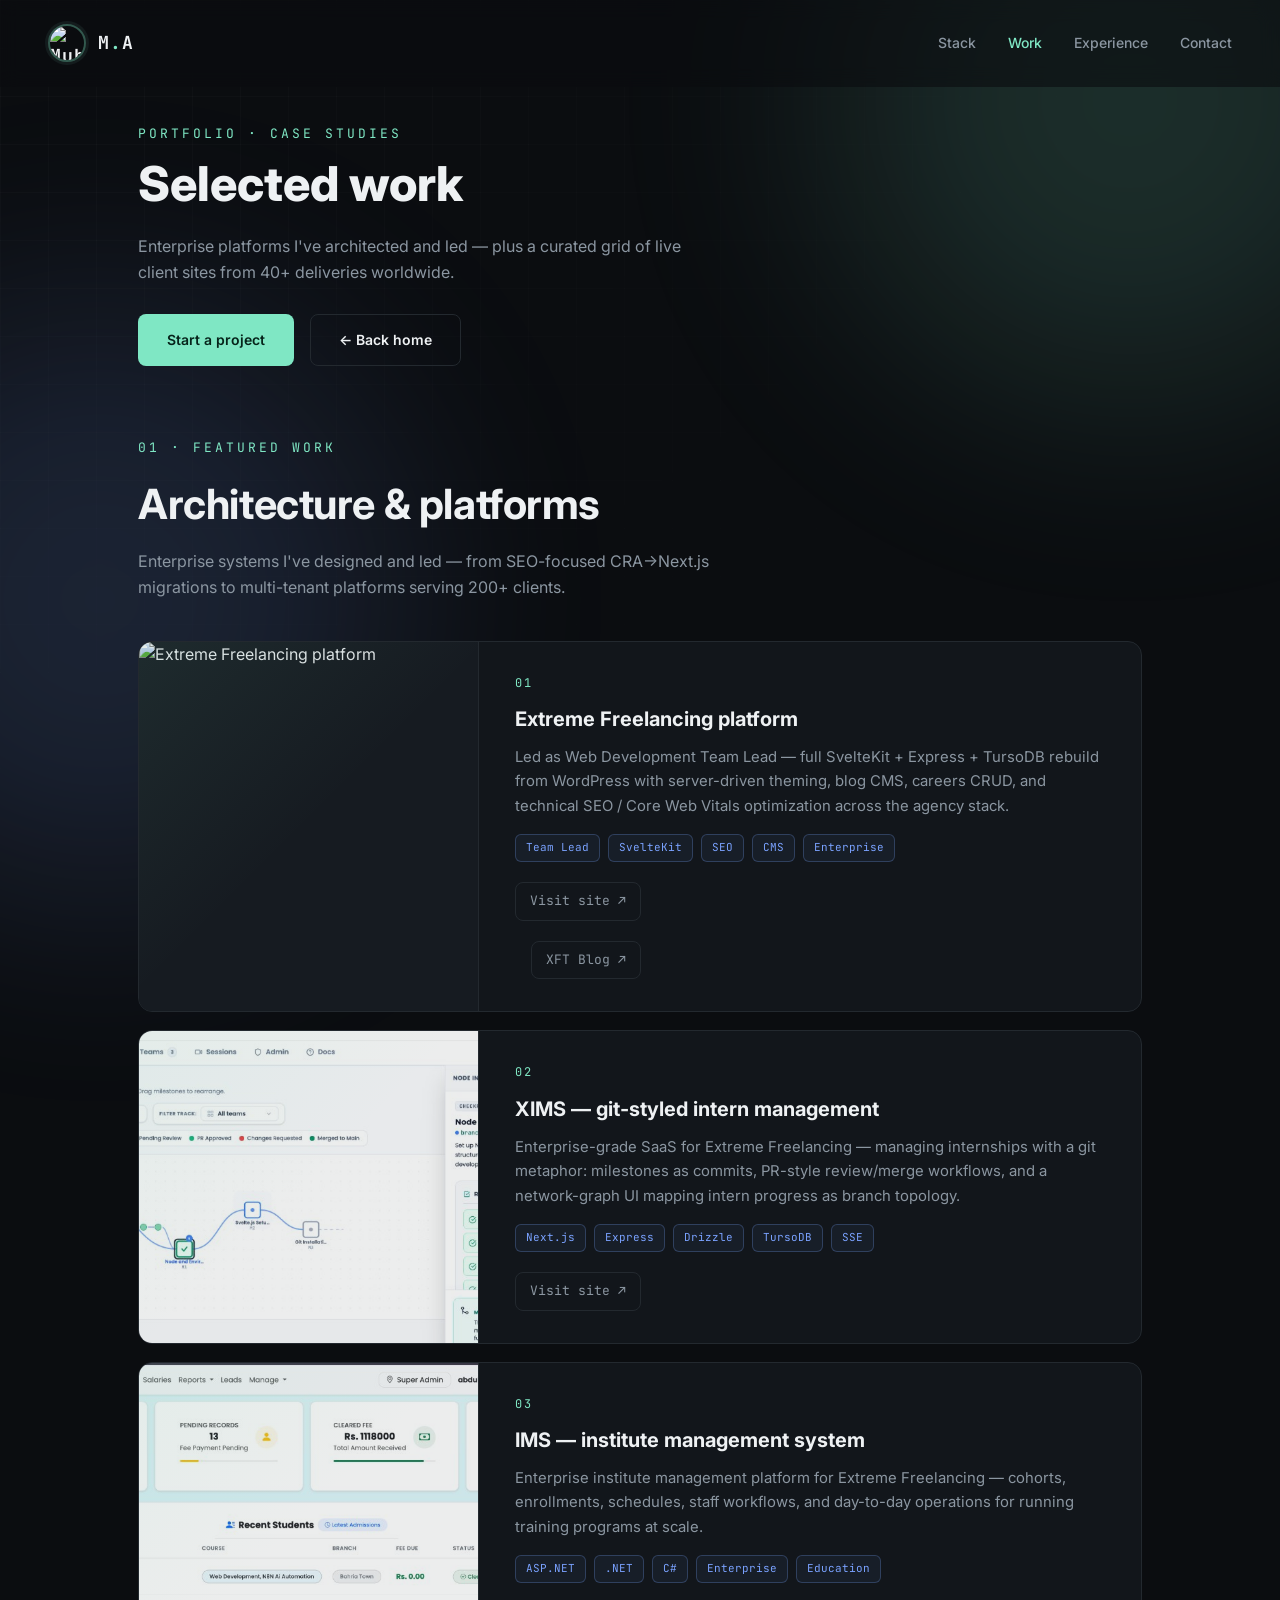
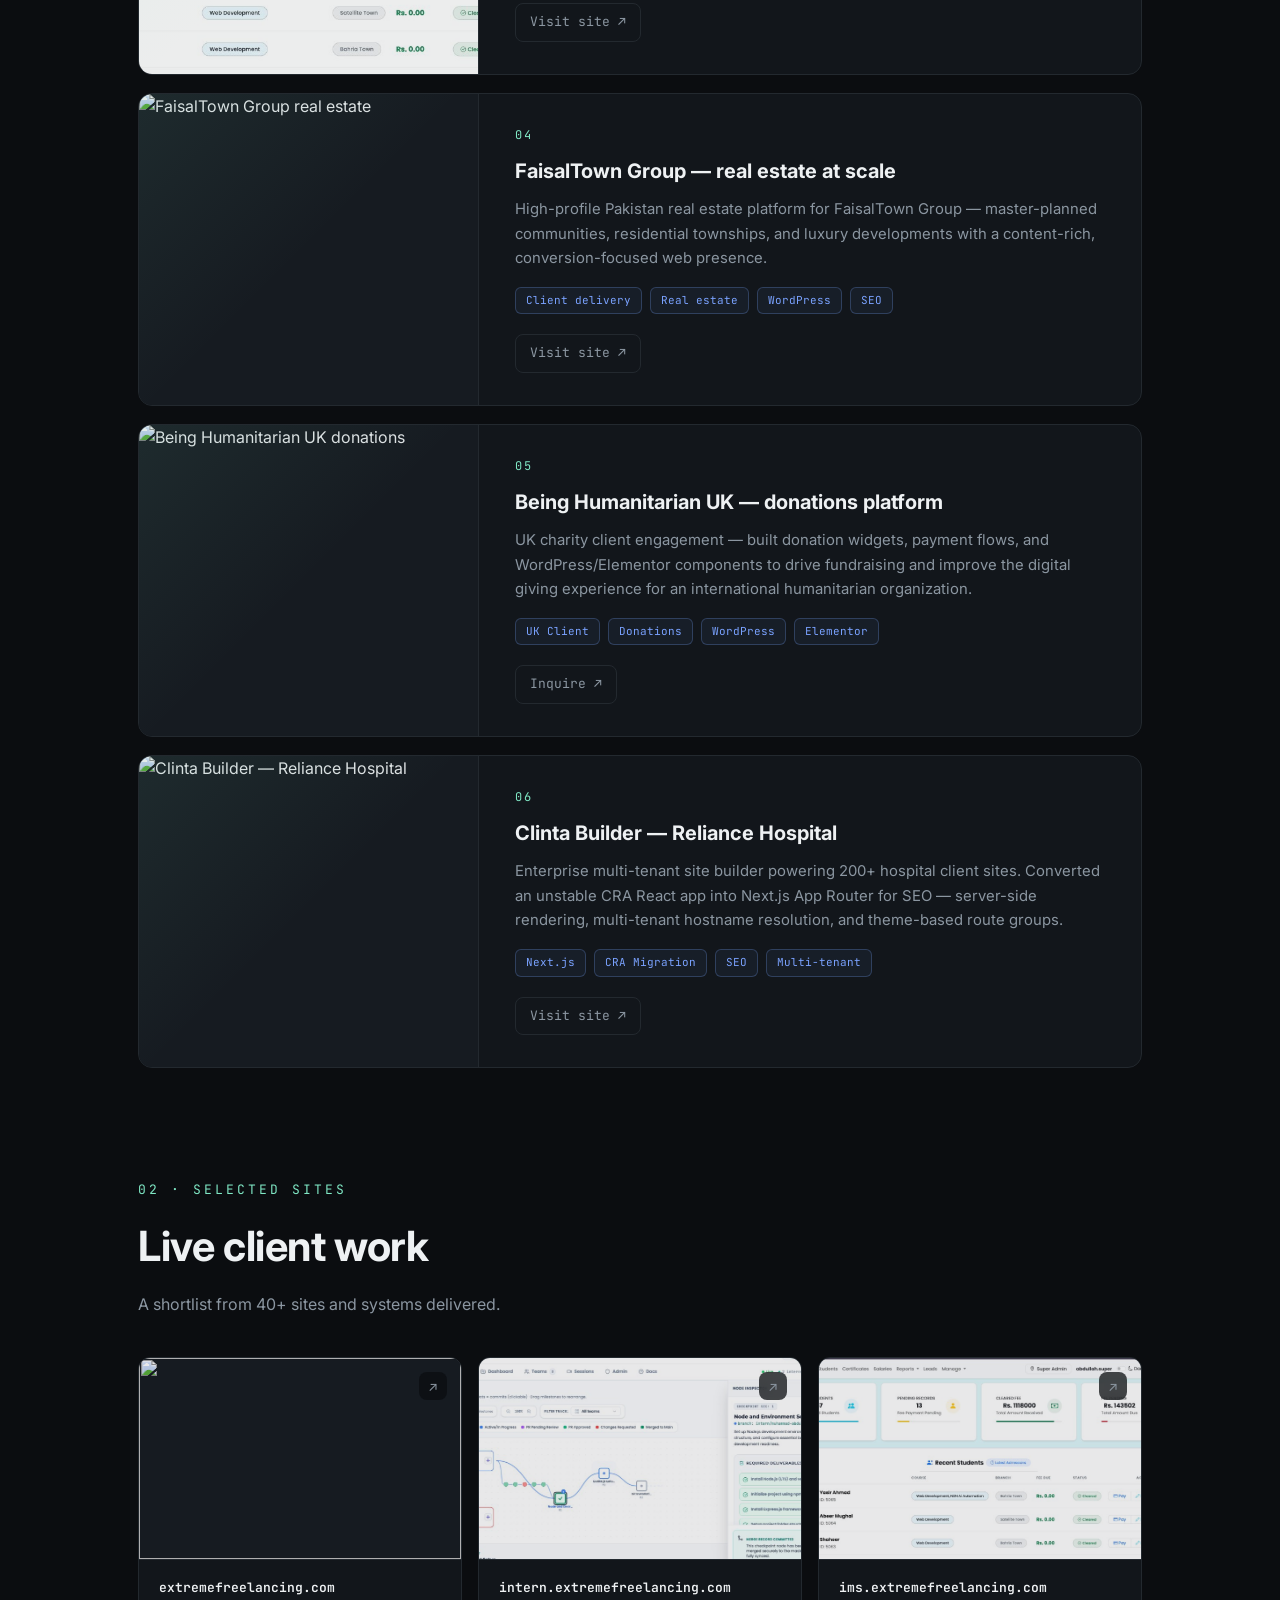
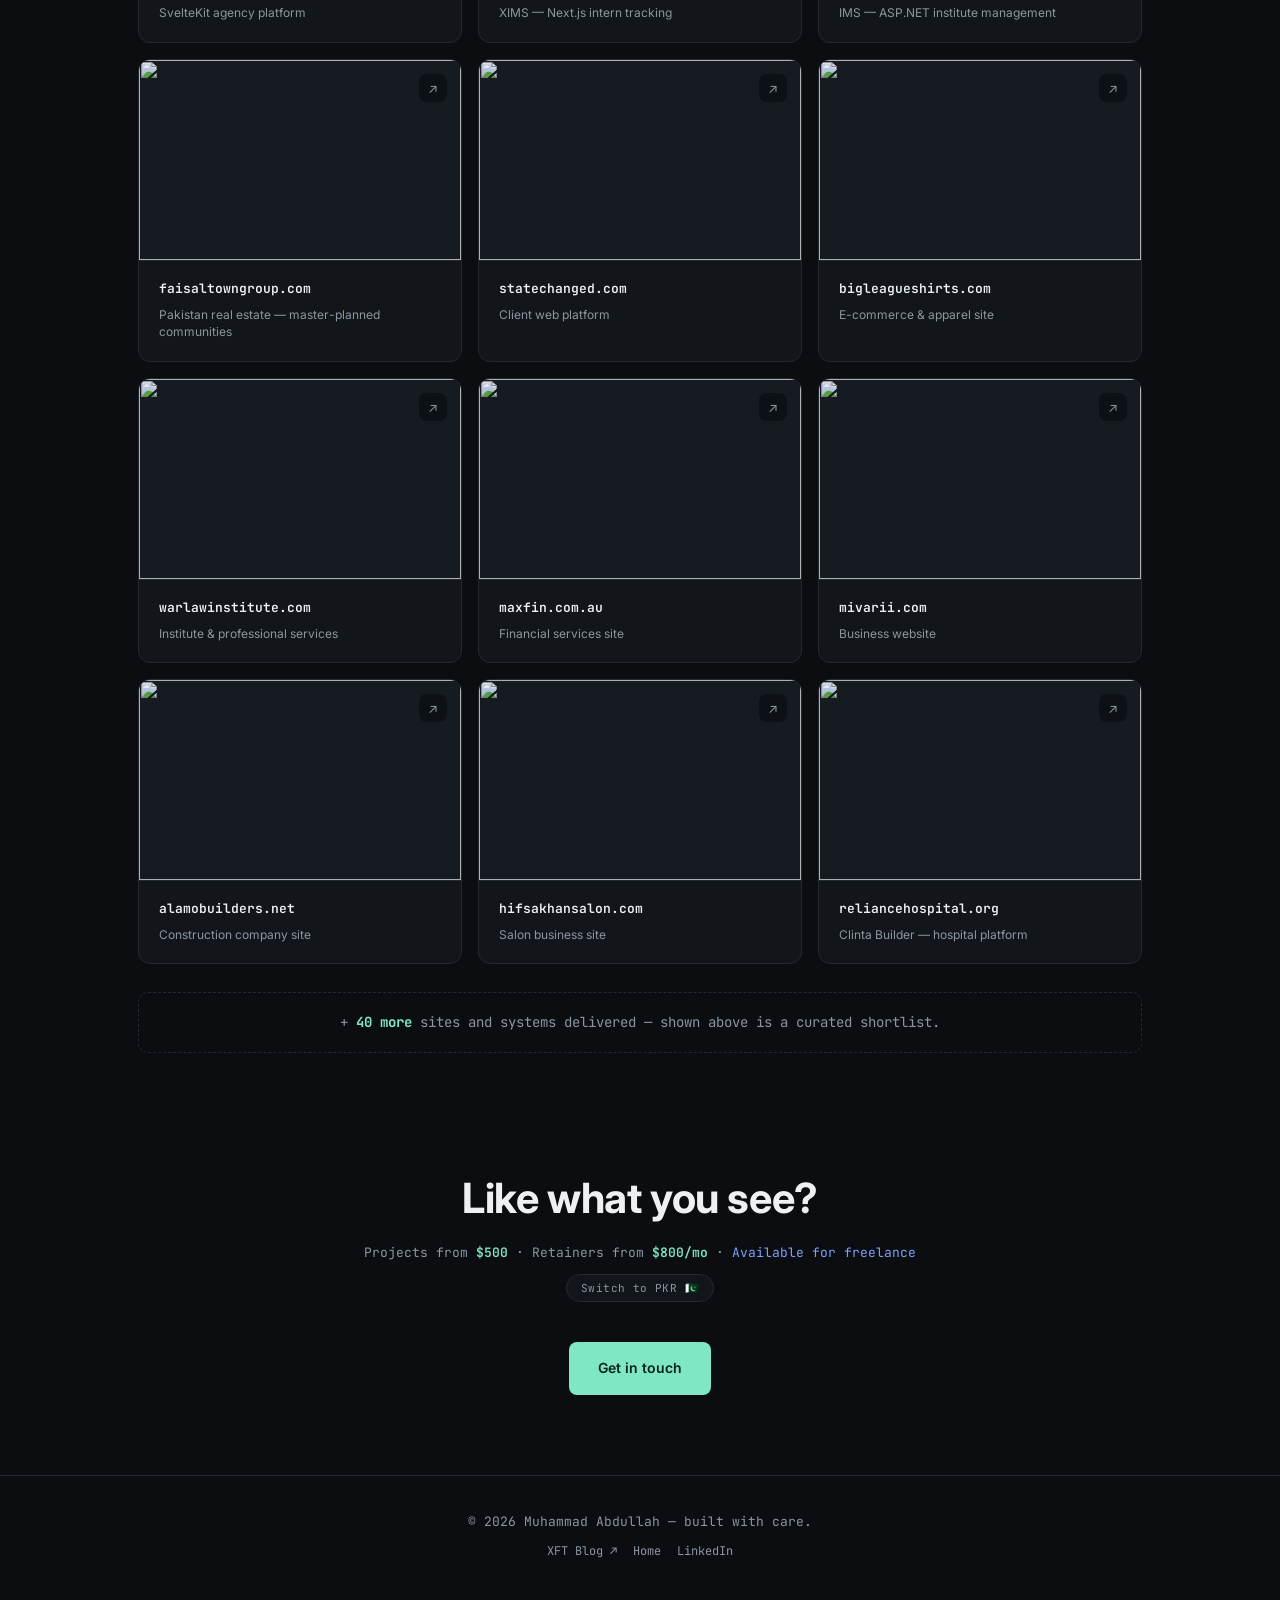
==== commit a4e7c7df: "price-update" ====
--- a/work/index.html
+++ b/work/index.html
@@ -242,7 +242,10 @@
 <section id="contact-cta" style="padding-bottom:80px;">
   <div class="section-head reveal" style="text-align:center;">
     <h2>Like what you see?</h2>
-    <p style="margin:12px auto 0;">Available for freelance engagements · Projects from $500 · Retainers from $800/month</p>
+    <div class="pricing-wrap pricing-wrap--center">
+      <p class="pricing-note" data-pricing data-contact-href="../#contact">Projects from <strong>$500</strong> · Retainers from <strong>$800/mo</strong> · <a href="../#contact">Available for freelance</a></p>
+      <button type="button" class="currency-toggle" data-currency-toggle aria-pressed="false">Switch to PKR 🇵🇰</button>
+    </div>
   </div>
   <div class="reveal" style="margin-top:24px;text-align:center;">
     <a href="../#contact" class="btn btn-primary">Get in touch</a>
@@ -317,6 +320,7 @@
 
   document.querySelectorAll('.reveal, .stagger').forEach(el => observer.observe(el));
 </script>
+<script src="../pricing-toggle.js"></script>
 
 </body>
 </html>
--- a/styles.css
+++ b/styles.css
@@ -459,14 +459,35 @@
   }
 
   /* pricing signal */
+  .pricing-wrap{
+    display:flex; flex-direction:column; align-items:flex-start; gap:10px;
+  }
+  .hero .pricing-wrap{
+    margin-top:18px;
+    opacity:0; animation:fadeUp 0.9s cubic-bezier(0.22,1,0.36,1) forwards 0.65s;
+  }
+  .pricing-wrap--contact, .pricing-wrap--center{
+    align-items:center; text-align:center; margin-bottom:36px;
+  }
   .pricing-note{
-    font-family:var(--mono); font-size:13px; color:var(--muted);
-    margin-top:18px; opacity:0;
-    animation:fadeUp 0.9s cubic-bezier(0.22,1,0.36,1) forwards 0.65s;
+    font-family:var(--mono); font-size:13px; color:var(--muted); margin:0;
   }
   .pricing-note strong{ color:var(--accent); font-weight:600; }
   .pricing-note a{ color:var(--accent2); text-decoration:none; }
   .pricing-note a:hover{ text-decoration:underline; }
+  .currency-toggle{
+    font-family:var(--mono); font-size:11px; letter-spacing:0.4px;
+    padding:6px 14px; border-radius:999px;
+    border:1px solid var(--line); background:var(--bg-soft);
+    color:var(--muted); cursor:pointer; transition:all 0.2s;
+  }
+  .currency-toggle:hover{
+    border-color:var(--accent); color:var(--accent);
+  }
+  .currency-toggle[aria-pressed="true"]{
+    border-color:var(--accent2); color:var(--accent2);
+    background:rgba(127,231,196,0.08);
+  }
 
   /* testimonials */
   .testimonials{
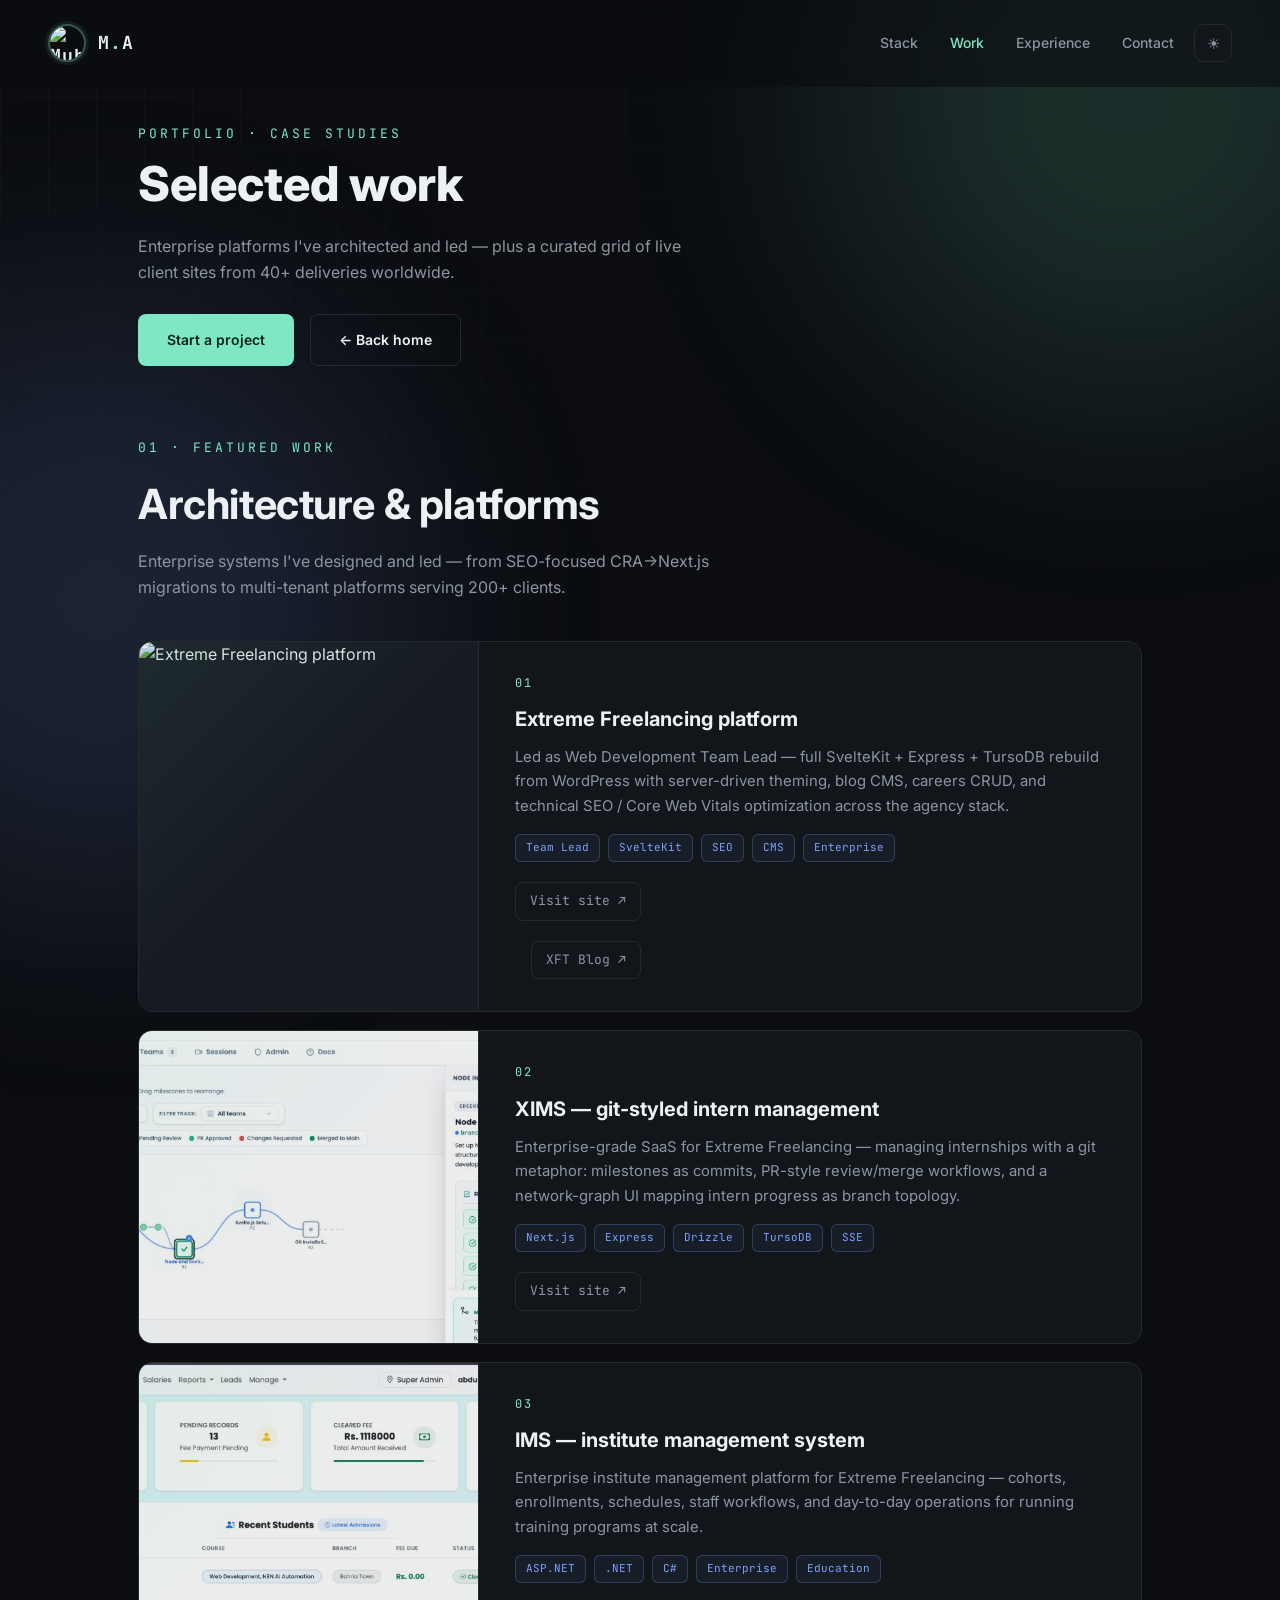
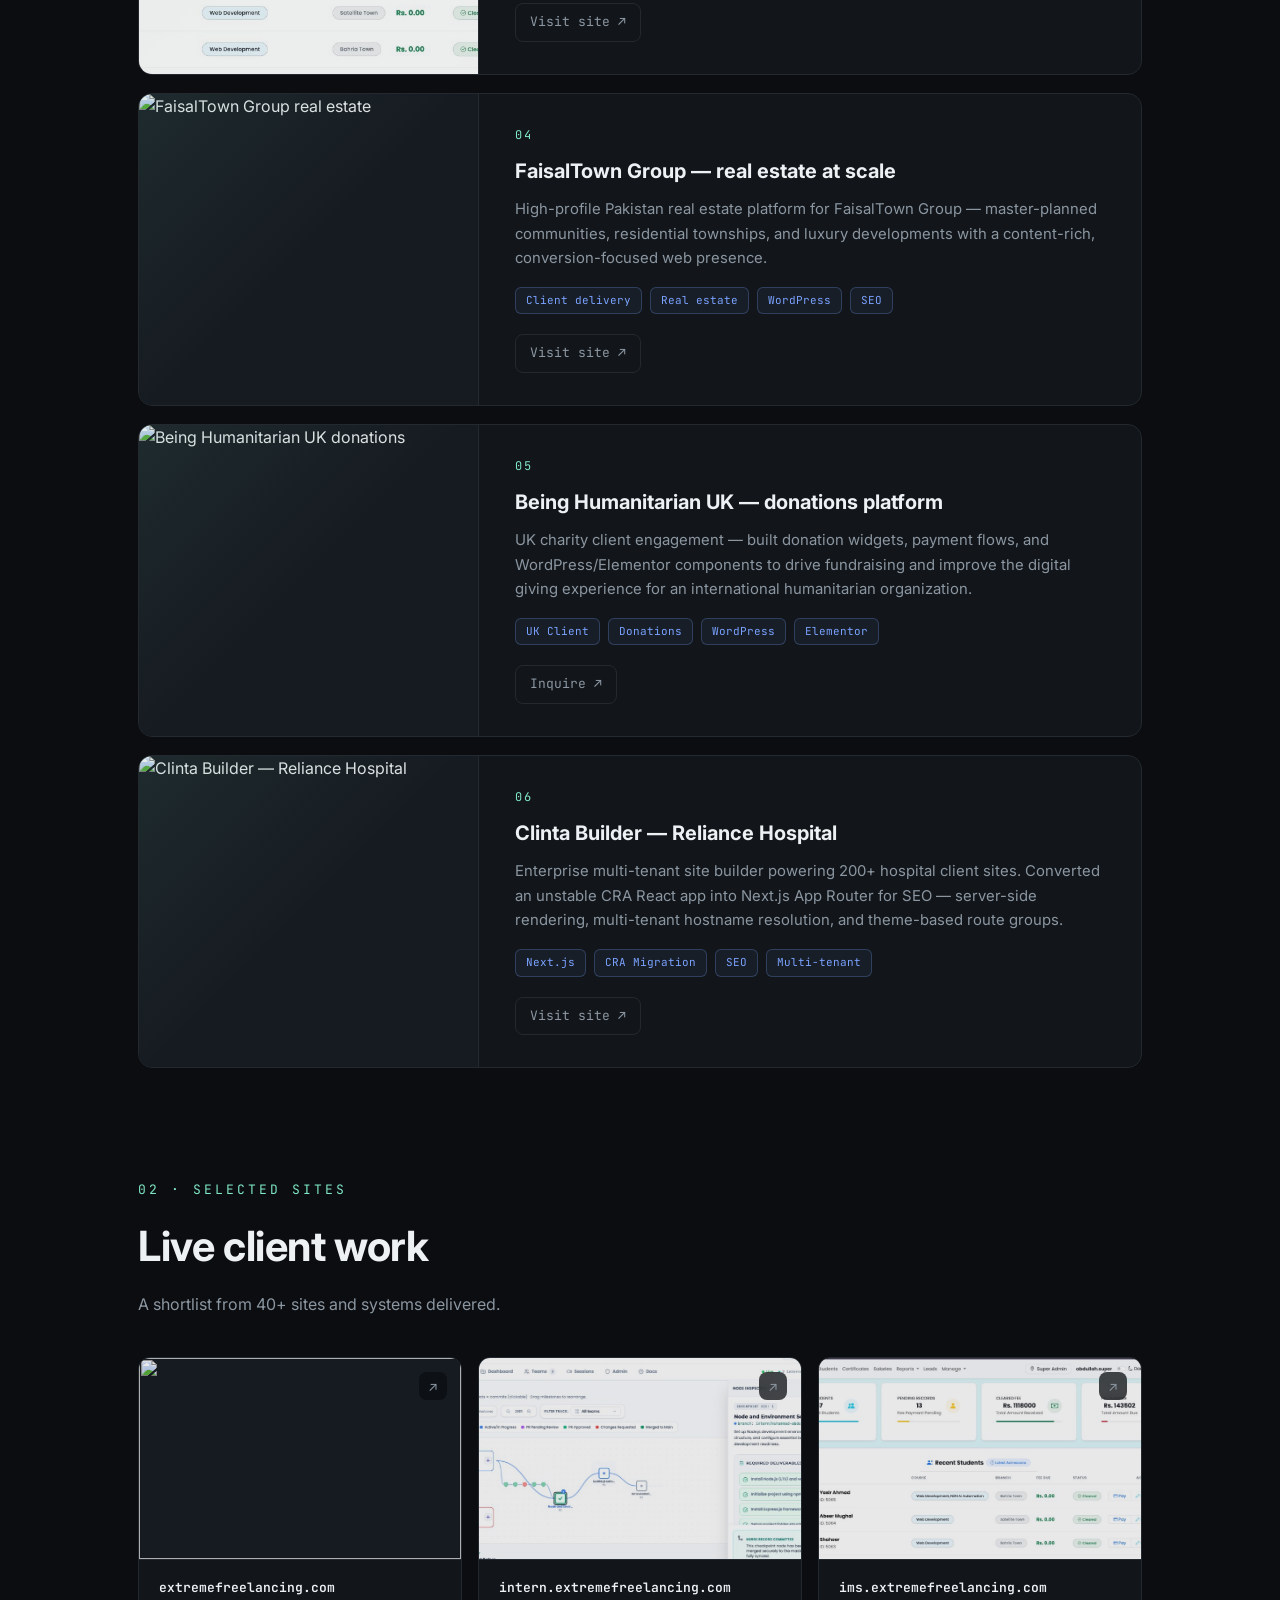
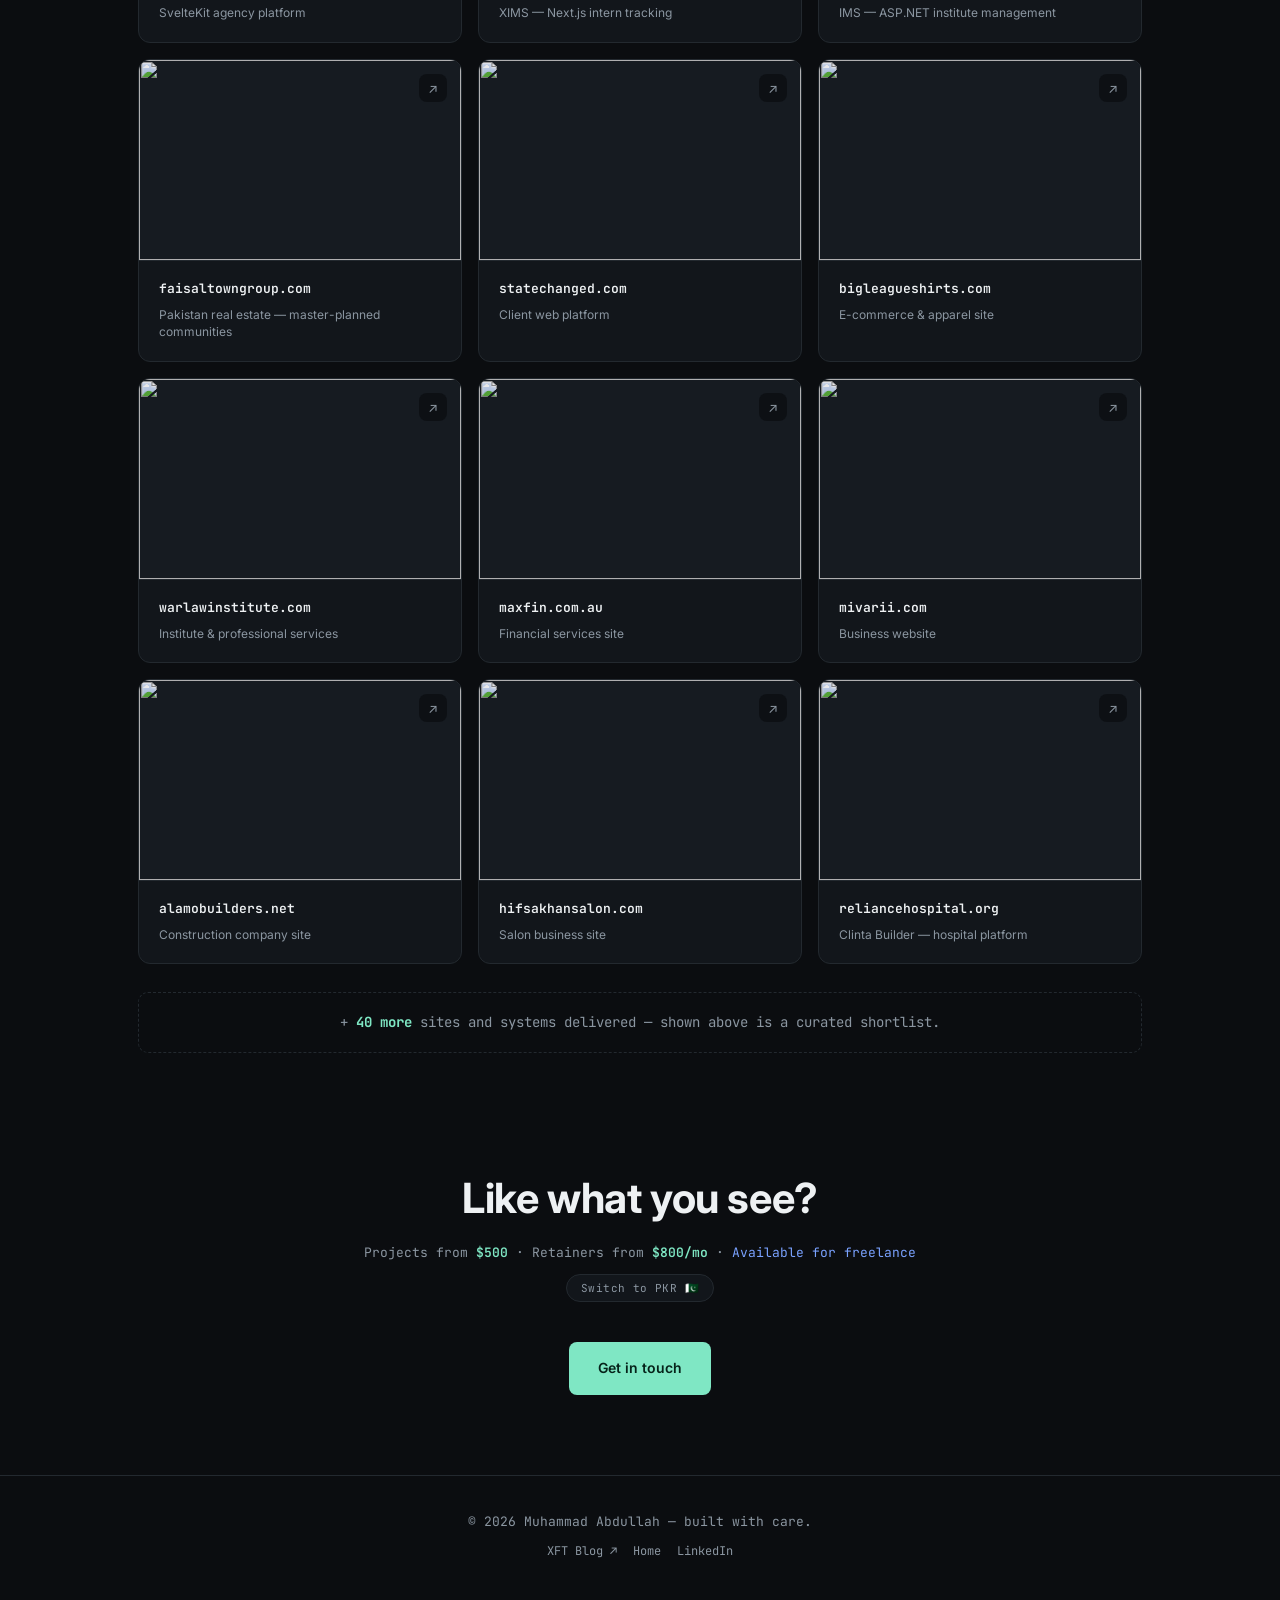
==== commit 792d8019: "ide-mock-scroll" ====
--- a/work/index.html
+++ b/work/index.html
@@ -11,6 +11,9 @@
 <link rel="preconnect" href="https://fonts.gstatic.com" crossorigin>
 <link href="https://fonts.googleapis.com/css2?family=Inter:wght@400;500;600;700;800&family=JetBrains+Mono:wght@400;600;700&display=swap" rel="stylesheet">
 <link rel="stylesheet" href="../styles.css">
+<script>
+(function(){try{var t=localStorage.getItem('site-theme');if(t==='light'){document.documentElement.setAttribute('data-theme','light');document.documentElement.style.colorScheme='light'}}catch(e){}})();
+</script>
 </head>
 <body>
 
@@ -33,12 +36,18 @@
   <button class="nav-toggle" type="button" aria-label="Open menu" aria-expanded="false" aria-controls="nav-drawer">
     <span></span><span></span><span></span>
   </button>
-  <ul class="nav-links nav-links--desktop">
-    <li><a href="../#stack">Stack</a></li>
-    <li><a href="./" class="active">Work</a></li>
-    <li><a href="../#experience">Experience</a></li>
-    <li><a href="../#contact">Contact</a></li>
-  </ul>
+  <div class="nav-end">
+    <ul class="nav-links nav-links--desktop">
+      <li><a href="../#stack">Stack</a></li>
+      <li><a href="./" class="active">Work</a></li>
+      <li><a href="../#experience">Experience</a></li>
+      <li><a href="../#contact">Contact</a></li>
+    </ul>
+    <button type="button" class="theme-toggle" data-theme-toggle aria-pressed="false" aria-label="Switch to light mode">
+      <span class="theme-icon theme-icon--dark" aria-hidden="true">☀</span>
+      <span class="theme-icon theme-icon--light" aria-hidden="true">☾</span>
+    </button>
+  </div>
 </nav>
 
 <div class="nav-backdrop" id="nav-backdrop" aria-hidden="true"></div>
@@ -48,6 +57,12 @@
     <li><a href="./" class="active">Work</a></li>
     <li><a href="../#experience">Experience</a></li>
     <li><a href="../#contact">Contact</a></li>
+    <li class="nav-drawer-theme">
+      <button type="button" class="theme-toggle theme-toggle--drawer" data-theme-toggle aria-pressed="false" aria-label="Switch to light mode">
+        <span class="theme-icon theme-icon--dark" aria-hidden="true">☀ Light mode</span>
+        <span class="theme-icon theme-icon--light" aria-hidden="true">☾ Dark mode</span>
+      </button>
+    </li>
   </ul>
 </div>
 
@@ -321,6 +336,7 @@
   document.querySelectorAll('.reveal, .stagger').forEach(el => observer.observe(el));
 </script>
 <script src="../pricing-toggle.js"></script>
+<script src="../theme.js"></script>
 
 </body>
 </html>
--- a/styles.css
+++ b/styles.css
@@ -7,8 +7,30 @@
     --muted:#8b96a1;
     --accent:#7fe7c4;
     --accent2:#7aa2ff;
+    --nav-bg:rgba(11,13,16,0.6);
+    --nav-bg-scrolled:rgba(11,13,16,0.85);
+    --grid-line:rgba(255,255,255,0.025);
+    --btn-on-accent:#06231a;
+    --site-card-overlay:rgba(11,13,16,0.75);
+    --glow-strength:0.15;
     --mono:'JetBrains Mono','Courier New',monospace;
     --sans:'Inter',-apple-system,BlinkMacSystemFont,'Segoe UI',sans-serif;
+  }
+  [data-theme="light"]{
+    --bg:#f7f9fb;
+    --bg-soft:#ffffff;
+    --panel:#eef2f6;
+    --line:#dce3ea;
+    --text:#14181d;
+    --muted:#5c6b7a;
+    --accent:#0b8f66;
+    --accent2:#3568d4;
+    --nav-bg:rgba(247,249,251,0.72);
+    --nav-bg-scrolled:rgba(247,249,251,0.92);
+    --grid-line:rgba(20,24,29,0.06);
+    --btn-on-accent:#ffffff;
+    --site-card-overlay:rgba(255,255,255,0.82);
+    --glow-strength:0.1;
   }
   *{margin:0;padding:0;box-sizing:border-box;}
   html{scroll-behavior:smooth;}
@@ -18,20 +40,23 @@
     font-family:var(--sans);
     line-height:1.6;
     overflow-x:hidden;
+    transition:background 0.35s ease, color 0.35s ease;
   }
 
   /* background grid */
   .grid-bg{
     position:fixed; inset:0; z-index:-2;
     background-image:
-      linear-gradient(to right, rgba(255,255,255,0.025) 1px, transparent 1px),
-      linear-gradient(to bottom, rgba(255,255,255,0.025) 1px, transparent 1px);
+      linear-gradient(to right, var(--grid-line) 1px, transparent 1px),
+      linear-gradient(to bottom, var(--grid-line) 1px, transparent 1px);
     background-size:48px 48px;
     mask-image: radial-gradient(ellipse at top left, black 0%, transparent 70%);
+    transition:background-image 0.35s ease;
   }
   .glow{
     position:fixed; z-index:-1; width:600px; height:600px; border-radius:50%;
-    filter:blur(120px); opacity:0.15; pointer-events:none;
+    filter:blur(120px); opacity:var(--glow-strength); pointer-events:none;
+    transition:opacity 0.35s ease;
   }
   .glow-1{ background:var(--accent); top:-200px; right:-150px; }
   .glow-2{ background:var(--accent2); bottom:0; left:-200px; }
@@ -42,7 +67,7 @@
     display:flex; justify-content:space-between; align-items:center;
     padding:24px 48px;
     backdrop-filter:blur(10px);
-    background:rgba(11,13,16,0.6);
+    background:var(--nav-bg);
     border-bottom:1px solid transparent;
     transition:border-color 0.3s, background 0.3s;
     opacity:0; animation:navIn 0.7s ease forwards;
@@ -51,7 +76,23 @@
     from{opacity:0; transform:translateY(-14px);}
     to{opacity:1; transform:translateY(0);}
   }
-  nav.scrolled{ border-bottom-color:var(--line); background:rgba(11,13,16,0.85); }
+  nav.scrolled{ border-bottom-color:var(--line); background:var(--nav-bg-scrolled); }
+  .nav-end{
+    display:flex; align-items:center; gap:20px;
+  }
+  .theme-toggle{
+    width:38px; height:38px; border-radius:10px;
+    border:1px solid var(--line); background:var(--bg-soft);
+    color:var(--muted); cursor:pointer; font-size:15px; line-height:1;
+    display:inline-flex; align-items:center; justify-content:center;
+    transition:all 0.2s; flex-shrink:0;
+  }
+  .theme-toggle:hover{
+    border-color:var(--accent); color:var(--accent);
+  }
+  .theme-toggle .theme-icon--light{ display:none; }
+  [data-theme="light"] .theme-toggle .theme-icon--dark{ display:none; }
+  [data-theme="light"] .theme-toggle .theme-icon--light{ display:inline; }
   .logo{
     display:inline-flex; align-items:center; gap:12px;
     text-decoration:none; color:var(--text);
@@ -99,21 +140,232 @@
 
   section{ padding:64px 48px; max-width:1100px; margin:0 auto; }
 
+  /* compile scroll track */
+  .compile-scroll-track{
+    position:relative; max-width:1100px; margin:0 auto;
+    padding:0 48px;
+    height:calc(100vh + 90vh);
+  }
+  .compile-scroll-track.compile-skipped{
+    display:none;
+  }
+  .compile-sticky{
+    position:sticky; top:0;
+    height:100vh;
+    display:flex; flex-direction:column;
+    justify-content:center;
+    padding:88px 0 32px;
+    box-sizing:border-box;
+  }
+  .compile-stage{
+    width:100%; display:flex; flex-direction:column; gap:14px;
+    border-radius:14px;
+    padding: 10px;
+    box-shadow:
+      0 2px 4px rgba(0,0,0,0.12),
+      0 12px 32px -8px rgba(0,0,0,0.35),
+      0 28px 64px -16px rgba(0,0,0,0.4);
+  }
+  [data-theme="light"] .compile-stage{
+    box-shadow:
+      0 2px 6px rgba(0,0,0,0.06),
+      0 12px 32px -8px rgba(0,0,0,0.12),
+      0 24px 48px -12px rgba(0,0,0,0.1);
+  }
+  .compile-topbar{
+    display:flex; align-items:center; justify-content:space-between; gap:16px;
+    font-family:var(--mono); font-size:11px; color:var(--muted);
+    padding:0 2px;
+  }
+  .compile-topbar .dim{ color:var(--line); }
+  .compile-meta{ display:flex; align-items:center; gap:14px; }
+  .compile-branch{ color:var(--accent2); }
+  .compile-live{
+    display:inline-flex; align-items:center; gap:6px;
+    color:var(--accent); font-size:10px; text-transform:uppercase; letter-spacing:0.5px;
+  }
+  .compile-live .pulse{
+    width:6px; height:6px; border-radius:50%; background:var(--accent);
+    box-shadow:0 0 0 0 rgba(127,231,196,0.5);
+    animation:livePulse 2s ease infinite;
+  }
+  @keyframes livePulse{
+    0%{ box-shadow:0 0 0 0 rgba(127,231,196,0.45); }
+    70%{ box-shadow:0 0 0 8px rgba(127,231,196,0); }
+    100%{ box-shadow:0 0 0 0 rgba(127,231,196,0); }
+  }
+  .compile-main{
+    display:grid; grid-template-columns:148px minmax(0,1fr) minmax(200px,34%);
+    gap:0; min-height:420px;
+    border:1px solid var(--line); border-radius:14px;
+    background:var(--bg-soft); overflow:hidden;
+  }
+  .compile-sidebar{
+    border-right:1px solid var(--line); background:var(--panel);
+    padding:14px 0; font-family:var(--mono); font-size:11px;
+  }
+  .sidebar-label{
+    padding:0 14px 10px; font-size:10px; letter-spacing:1px;
+    text-transform:uppercase; color:var(--muted);
+  }
+  .file-tree{ list-style:none; display:flex; flex-direction:column; gap:2px; }
+  .file-tree li{
+    padding:5px 14px; color:var(--muted); white-space:nowrap;
+  }
+  .file-tree .tree-folder{ color:var(--text); font-weight:600; }
+  .file-tree .tree-file.indent{ padding-left:26px; }
+  .file-tree .tree-file.active{
+    color:var(--accent); background:rgba(127,231,196,0.08);
+    border-right:2px solid var(--accent);
+  }
+  .compile-center{
+    display:flex; flex-direction:column; min-width:0;
+    border-right:1px solid var(--line);
+  }
+  .code-tabs{
+    display:flex; gap:0; border-bottom:1px solid var(--line);
+    background:var(--panel); overflow:hidden;
+  }
+  .code-tab{
+    font-family:var(--mono); font-size:11px; color:var(--muted);
+    padding:10px 14px; border-right:1px solid var(--line);
+  }
+  .code-tab.active{
+    color:var(--text); background:var(--bg-soft);
+    box-shadow:inset 0 -2px 0 var(--accent);
+  }
+  .code-editor{
+    flex:1; min-height:0; border:none; border-radius:0;
+    box-shadow:none; background:var(--bg-soft);
+  }
+  .compile-hint{
+    font-family:var(--mono); font-size:11px; letter-spacing:1px;
+    color:var(--muted); text-transform:uppercase; text-align:center;
+    margin-top:14px;
+  }
+
   /* hero */
   .hero{
-    min-height:92vh; display:flex; flex-direction:column; justify-content:center;
-    padding-top:100px; padding-bottom:40px;
-  }
+    min-height:auto; display:flex; flex-direction:column; justify-content:center;
+    padding-top:100px; padding-bottom:48px;
+  }
+  .code-block{
+    margin:0; padding:16px 14px 12px; overflow:auto;
+    font-family:var(--mono); font-size:11px; line-height:1.65; color:var(--muted);
+    max-height:220px;
+  }
+  .code-line{ display:block; white-space:pre; transform-origin:left center; }
+  body.compile-active .code-line{
+    filter:grayscale(1) brightness(0.55);
+    opacity:1;
+  }
+  .code-line .ln{
+    display:inline-block; width:24px; color:var(--line); user-select:none;
+  }
+  .code-cursor{
+    display:inline-block; width:7px; height:1.1em; margin-left:2px;
+    background:var(--accent); vertical-align:text-bottom;
+    animation:cursorBlink 1.1s step-end infinite;
+  }
+  @keyframes cursorBlink{ 0%,100%{opacity:1} 50%{opacity:0} }
+  .c-kw{ color:var(--accent2); }
+  .c-fn{ color:var(--accent); }
+  .c-tag{ color:#e3b341; }
+  .c-prop{ color:#9cdcfe; }
+  .c-str{ color:#ce9178; }
+  .c-accent{ color:var(--accent); }
+  [data-theme="light"] .c-tag{ color:#b45309; }
+  [data-theme="light"] .c-str{ color:#c2410c; }
+  .compile-terminal{
+    border-top:1px solid var(--line); background:var(--panel);
+    padding:10px 14px 8px; font-family:var(--mono); font-size:10px;
+  }
+  .terminal-line{ color:var(--text); line-height:1.7; }
+  .terminal-line.dim{ color:var(--muted); }
+  .t-prompt{ color:var(--accent); margin-right:6px; }
+  .compile-status{
+    margin-top:6px; padding-top:8px; border-top:1px dashed var(--line);
+    font-size:10px; color:var(--accent);
+    min-height:1.7em;
+  }
+  .compile-preview{
+    display:flex; flex-direction:column; background:var(--panel);
+    min-height:0;
+    opacity:0;
+  }
+  .preview-bar{
+    display:flex; align-items:center; gap:10px;
+    padding:10px 12px; border-bottom:1px solid var(--line);
+    font-family:var(--mono); font-size:10px; color:var(--muted);
+  }
+  .preview-dots{ display:flex; gap:5px; }
+  .preview-dots i{
+    width:7px; height:7px; border-radius:50%; background:var(--line); display:block;
+  }
+  .preview-dots i:nth-child(1){ background:#ff6b6b; opacity:0.7; }
+  .preview-dots i:nth-child(2){ background:#ffd166; opacity:0.7; }
+  .preview-dots i:nth-child(3){ background:#7fe7c4; opacity:0.7; }
+  .preview-url{ color:var(--muted); }
+  .preview-canvas{
+    flex:1; padding:20px 16px; display:flex; flex-direction:column; gap:14px;
+    background:
+      linear-gradient(to right, var(--grid-line) 1px, transparent 1px),
+      linear-gradient(to bottom, var(--grid-line) 1px, transparent 1px),
+      var(--bg);
+    background-size:24px 24px, 24px 24px, auto;
+    animation:previewShimmer 4s ease-in-out infinite;
+  }
+  @keyframes previewShimmer{
+    0%,100%{ opacity:0.82; }
+    50%{ opacity:1; }
+  }
+  .preview-eyebrow{
+    width:42%; height:8px; border-radius:4px;
+    background:linear-gradient(90deg, var(--accent), transparent);
+    opacity:0.7;
+  }
+  .preview-title{ display:flex; flex-direction:column; gap:8px; opacity:0.45; transition:opacity 0.3s; }
+  .preview-title span{
+    display:block; height:14px; border-radius:4px; background:var(--line);
+  }
+  .preview-title span:nth-child(1){ width:88%; }
+  .preview-title span:nth-child(2){ width:72%; }
+  .preview-title span.accent{
+    width:58%; background:linear-gradient(90deg, var(--accent), var(--accent2));
+    opacity:0.85;
+  }
+  .preview-lead{ display:flex; flex-direction:column; gap:6px; margin-top:4px; }
+  .preview-lead span{
+    display:block; height:7px; border-radius:3px; background:var(--line); opacity:0.55;
+  }
+  .preview-lead span:nth-child(1){ width:95%; }
+  .preview-lead span:nth-child(2){ width:80%; }
+  .preview-lead span:nth-child(3){ width:62%; }
+  .preview-btns{ display:flex; gap:8px; margin-top:8px; opacity:0.4; }
+  .preview-btns span{
+    height:28px; border-radius:6px; border:1px solid var(--line);
+    background:rgba(255,255,255,0.02);
+  }
+  .preview-btns span.fill{
+    width:72px; background:var(--accent); border-color:var(--accent); opacity:0.75;
+  }
+  .preview-btns span:nth-child(2){ width:80px; }
+  .preview-btns span:nth-child(3){ width:64px; }
+  .preview-pills{ display:flex; flex-wrap:wrap; gap:6px; margin-top:auto; padding-top:12px; opacity:0.35; }
+  .preview-title.is-live, .preview-btns.is-live, .preview-pills.is-live{ opacity:1; }
+  .preview-pills span{
+    width:54px; height:22px; border-radius:999px;
+    border:1px solid var(--line); background:rgba(255,255,255,0.03);
+  }
+
   section + section{ padding-top:48px; }
   .eyebrow{
     font-family:var(--mono); color:var(--accent); font-size:13px; letter-spacing:3px;
     text-transform:uppercase; margin-bottom:24px;
-    opacity:0; animation:fadeUp 0.9s cubic-bezier(0.22,1,0.36,1) forwards 0.1s;
   }
   .hero h1{
     font-size:clamp(2.8rem, 8vw, 5.5rem); font-weight:800; line-height:1.05;
     letter-spacing:-0.02em; margin-bottom:24px;
-    opacity:0; animation:fadeUp 0.9s cubic-bezier(0.22,1,0.36,1) forwards 0.25s;
   }
   .hero h1 .accent{
     background:linear-gradient(120deg, var(--accent), var(--accent2));
@@ -122,18 +374,16 @@
   .hero p.lead{
     font-size:clamp(1rem, 2vw, 1.25rem); color:var(--muted); max-width:620px;
     margin-bottom:40px;
-    opacity:0; animation:fadeUp 0.9s cubic-bezier(0.22,1,0.36,1) forwards 0.4s;
   }
   .hero-cta{
     display:flex; gap:16px; flex-wrap:wrap;
-    opacity:0; animation:fadeUp 0.9s cubic-bezier(0.22,1,0.36,1) forwards 0.55s;
   }
   .btn{
     display:inline-flex; align-items:center; gap:8px;
     padding:14px 28px; border-radius:8px; text-decoration:none;
     font-weight:600; font-size:14px; transition:all 0.25s; border:1px solid transparent;
   }
-  .btn-primary{ background:var(--accent); color:#06231a; }
+  .btn-primary{ background:var(--accent); color:var(--btn-on-accent); }
   .btn-primary:hover{ transform:translateY(-2px); box-shadow:0 8px 24px rgba(127,231,196,0.25); }
   .btn-ghost{ border-color:var(--line); color:var(--text); }
   .btn-ghost:hover{ border-color:var(--accent); color:var(--accent); transform:translateY(-2px); }
@@ -149,7 +399,6 @@
   }
   .hero .stack-row{
     margin-top:48px;
-    opacity:0; animation:fadeUp 0.9s cubic-bezier(0.22,1,0.36,1) forwards 0.7s;
   }
   .stack-groups{ display:flex; flex-direction:column; gap:28px; }
   .stack-group h3{
@@ -195,6 +444,7 @@
     background:rgba(122,162,255,0.06); transform:translateY(-2px);
   }
   .pill:hover img{ transform:scale(1.1); opacity:1; }
+  [data-theme="light"] .pill img[src*="ffffff"]{ filter:brightness(0.15); }
 
   /* section headers */
   .section-head{ margin-bottom:40px; }
@@ -297,11 +547,11 @@
   .site-card::after{
     content:'↗'; position:absolute; top:14px; right:14px; z-index:2;
     width:28px; height:28px; border-radius:8px; line-height:28px; text-align:center;
-    background:rgba(11,13,16,0.75); backdrop-filter:blur(6px);
+    background:var(--site-card-overlay); backdrop-filter:blur(6px);
     color:var(--muted); font-size:13px; transition:all 0.3s;
   }
   .site-card:hover{ transform:translateY(-4px); border-color:var(--accent); box-shadow:0 12px 30px rgba(0,0,0,0.35); }
-  .site-card:hover::after{ color:var(--accent); background:rgba(11,13,16,0.9); }
+  .site-card:hover::after{ color:var(--accent); background:var(--site-card-overlay); }
   .site-card .url{ font-family:var(--mono); font-size:13px; font-weight:600; }
   .site-card .desc{ font-size:12px; color:var(--muted); line-height:1.45; }
 
@@ -389,9 +639,14 @@
   footer a{ color:var(--accent); text-decoration:none; transition:opacity 0.2s; }
   footer a:hover{ opacity:0.8; }
 
-  ::selection{ background:var(--accent); color:#06231a; }
+  ::selection{ background:var(--accent); color:var(--btn-on-accent); }
 
   .nav-backdrop, .nav-drawer{ display:none; }
+
+  @media (max-width:960px){
+    .compile-main{ grid-template-columns:minmax(0,1fr) minmax(160px,36%); }
+    .compile-sidebar{ display:none; }
+  }
 
   @media (max-width:768px){
     .nav-links--desktop{ display:none; }
@@ -430,10 +685,25 @@
     }
     .nav-drawer .nav-links a::after{ display:none; }
     .nav-drawer .nav-links a:hover{ color:var(--accent); }
-
+    .nav-drawer-theme{ border-bottom:none !important; }
+    .theme-toggle--drawer{
+      width:100%; height:auto; justify-content:flex-start;
+      padding:18px 4px; border:none; border-radius:0;
+      background:transparent; font-family:var(--mono); font-size:1.05rem;
+    }
+    .theme-toggle--drawer:hover{ background:transparent; }
+
+    .nav-end{ gap:12px; }
+    .theme-toggle{ width:36px; height:36px; }
     section{ padding:48px 20px; }
-    section + section{ padding-top:36px; }
-    .hero{ min-height:auto; padding-top:100px; padding-bottom:32px; }
+    .compile-scroll-track{ padding:0 20px; height:calc(100vh + 75vh); }
+    .compile-main{
+      grid-template-columns:1fr;
+      min-height:auto;
+    }
+    .compile-sidebar, .compile-preview{ display:none; }
+    .code-block{ max-height:180px; font-size:10px; }
+    .hero{ padding-top:100px; padding-bottom:32px; }
     .eyebrow{ font-size:11px; letter-spacing:2px; }
     .hero p.lead{ margin-bottom:28px; }
     .hero-cta{ gap:10px; }
@@ -464,7 +734,6 @@
   }
   .hero .pricing-wrap{
     margin-top:18px;
-    opacity:0; animation:fadeUp 0.9s cubic-bezier(0.22,1,0.36,1) forwards 0.65s;
   }
   .pricing-wrap--contact, .pricing-wrap--center{
     align-items:center; text-align:center; margin-bottom:36px;
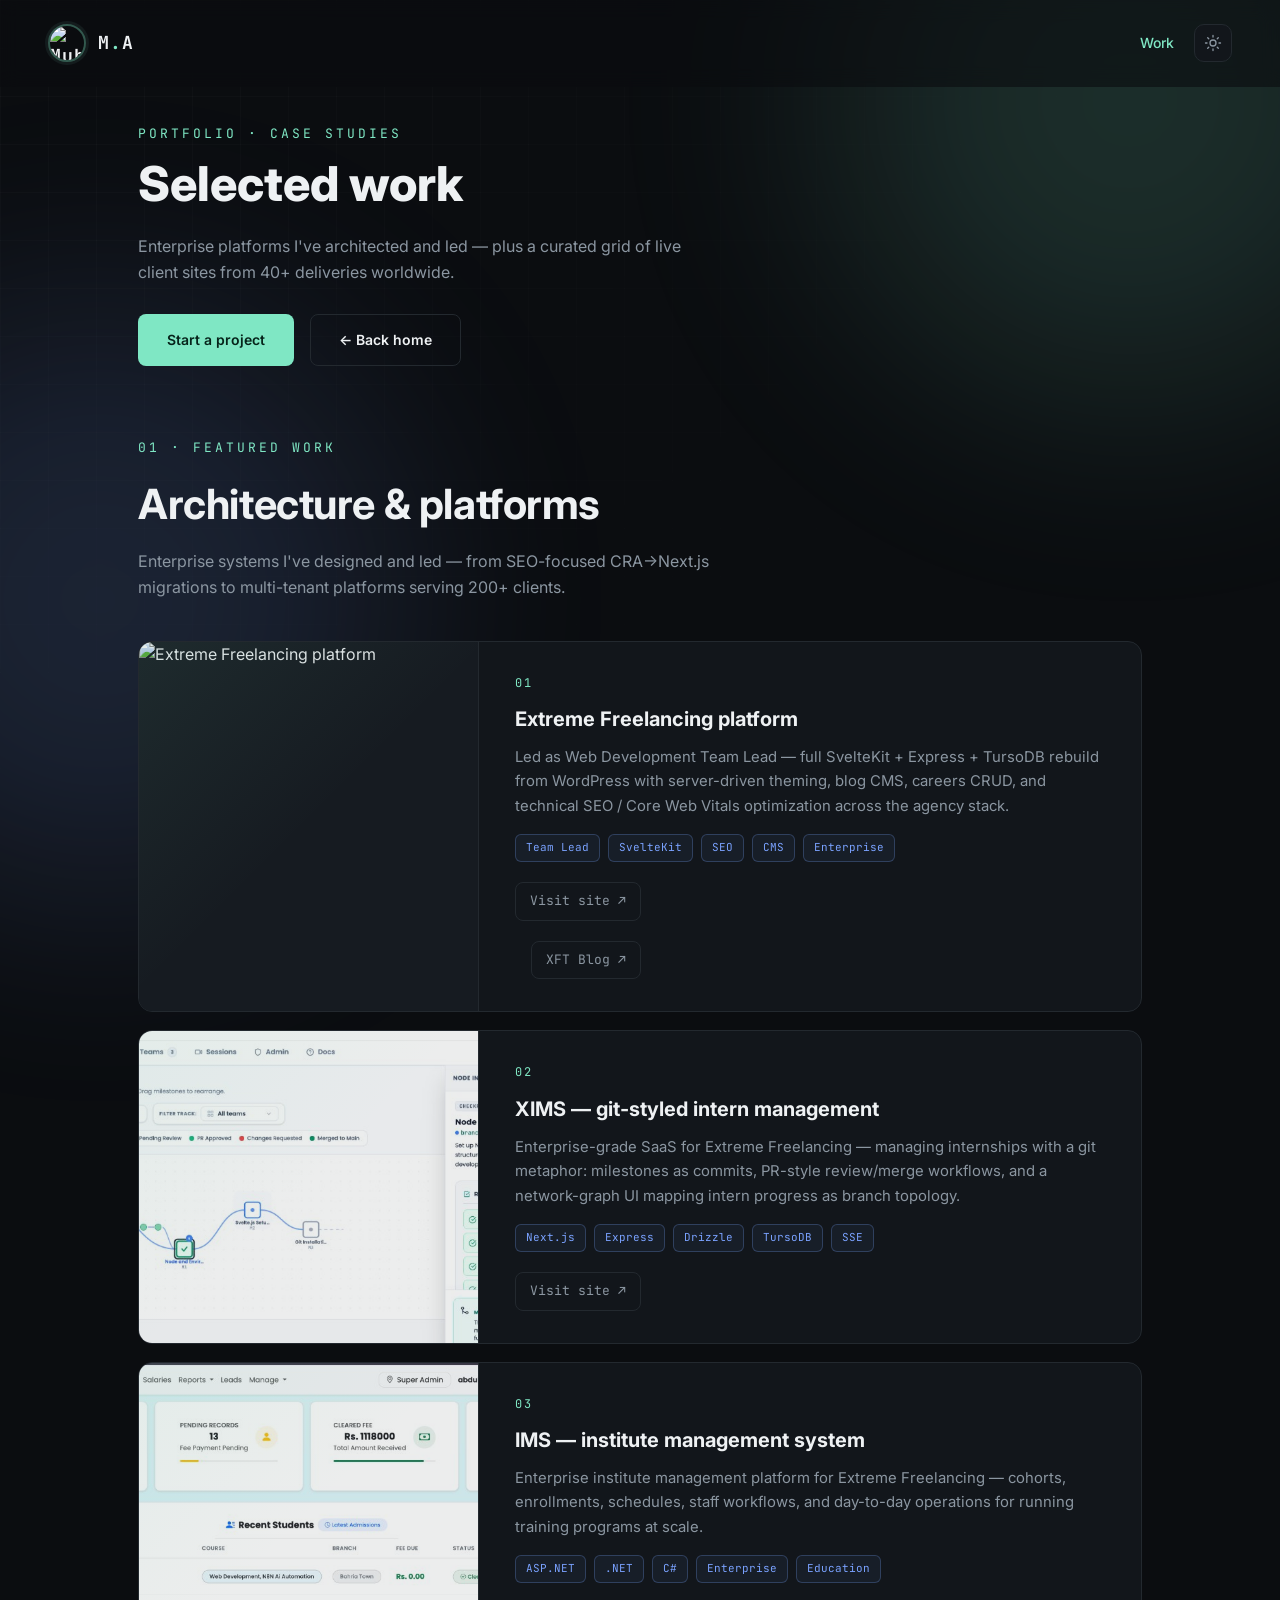
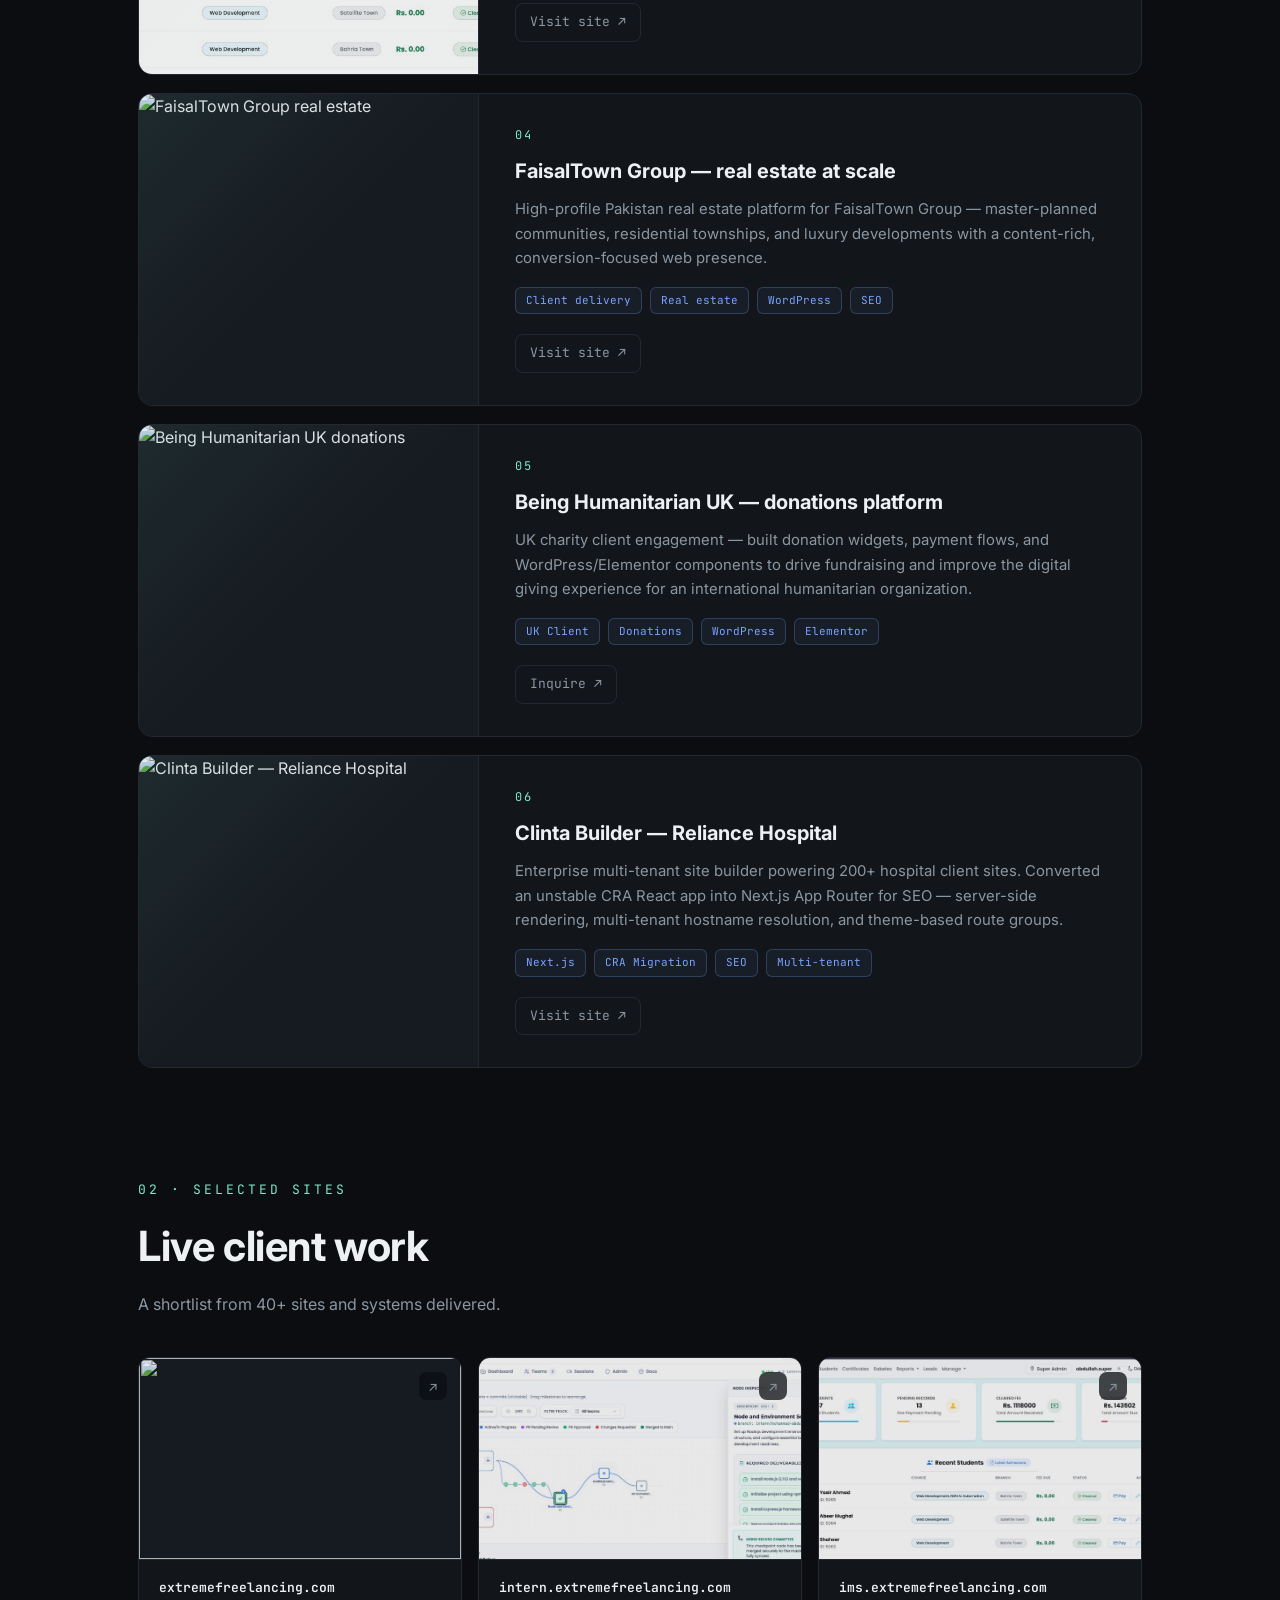
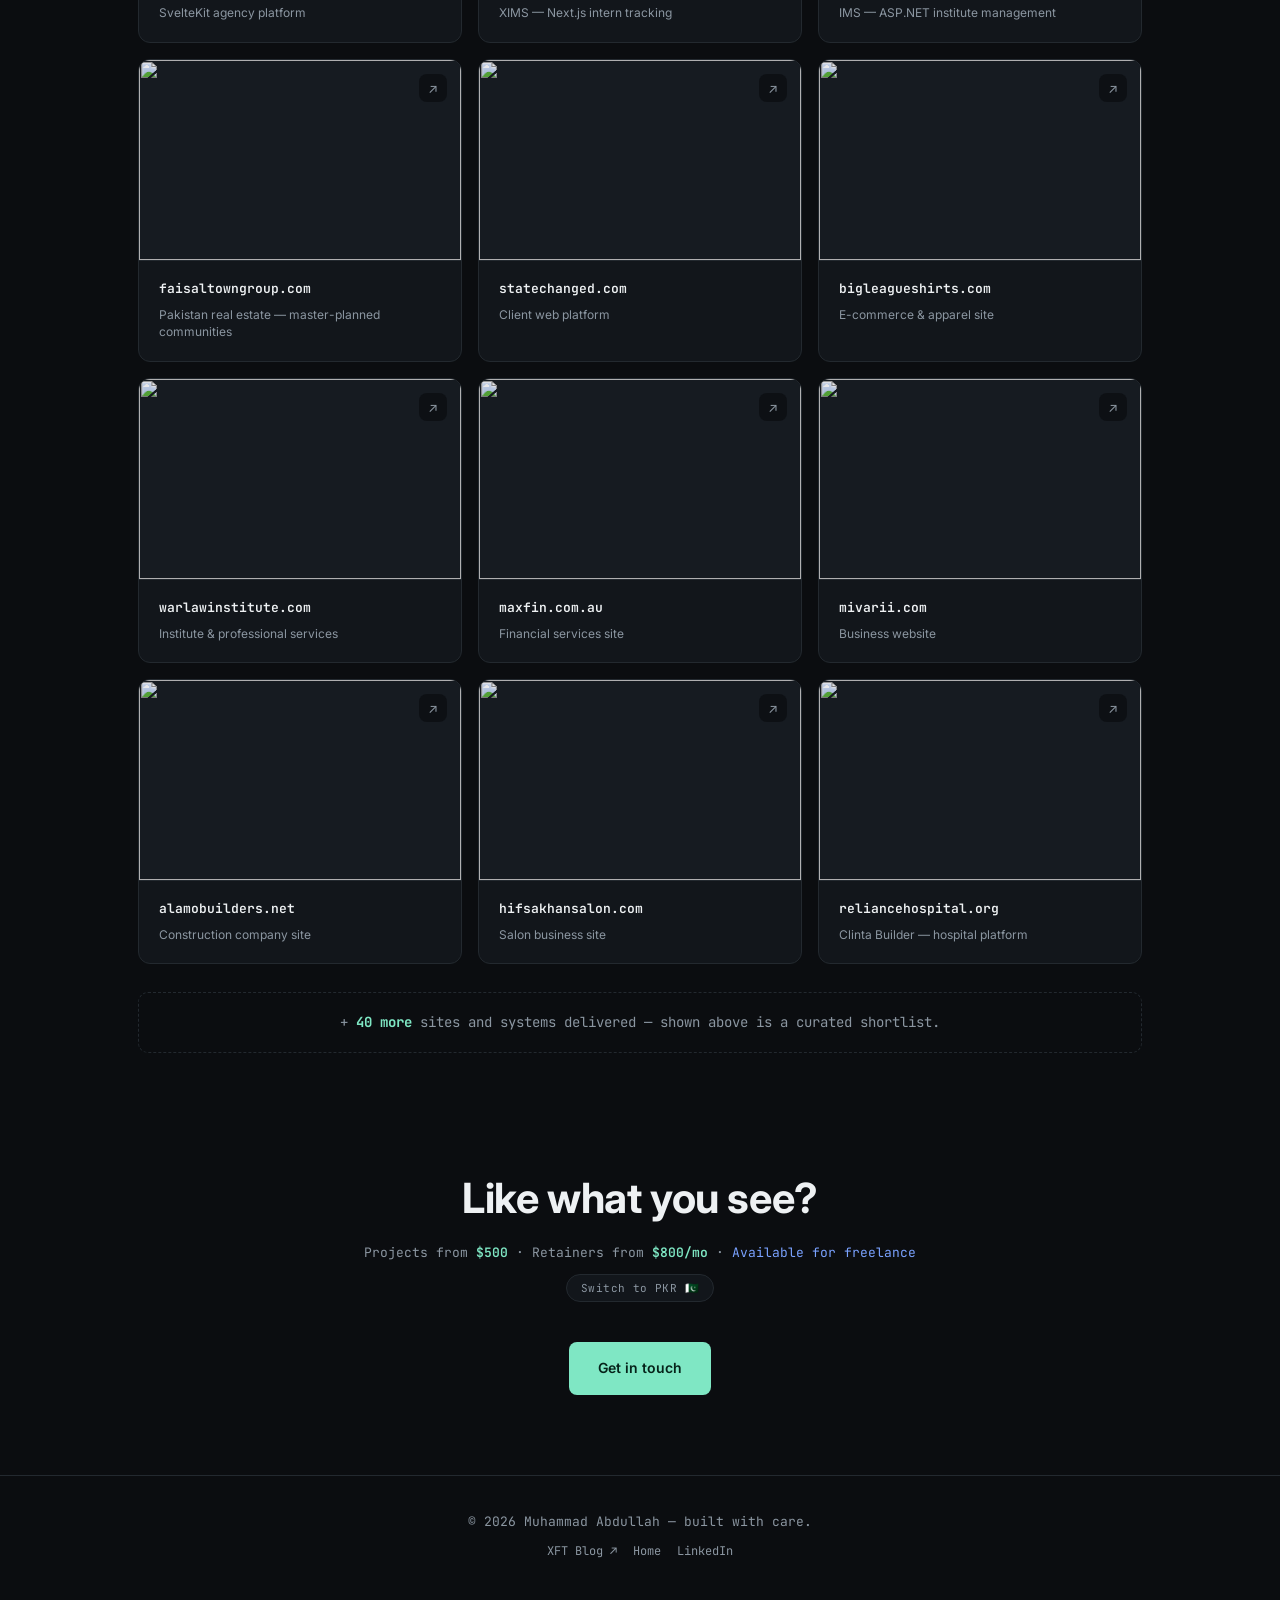
==== commit ab3c2abb: "optimal fixes" ====
--- a/work/index.html
+++ b/work/index.html
@@ -33,19 +33,20 @@
     >
     <span class="logo-text">M<span>.</span>A</span>
   </a>
-  <button class="nav-toggle" type="button" aria-label="Open menu" aria-expanded="false" aria-controls="nav-drawer">
-    <span></span><span></span><span></span>
-  </button>
   <div class="nav-end">
     <ul class="nav-links nav-links--desktop">
-      <li><a href="../#stack">Stack</a></li>
       <li><a href="./" class="active">Work</a></li>
-      <li><a href="../#experience">Experience</a></li>
-      <li><a href="../#contact">Contact</a></li>
     </ul>
     <button type="button" class="theme-toggle" data-theme-toggle aria-pressed="false" aria-label="Switch to light mode">
-      <span class="theme-icon theme-icon--dark" aria-hidden="true">☀</span>
-      <span class="theme-icon theme-icon--light" aria-hidden="true">☾</span>
+      <span class="theme-icon theme-icon--dark" aria-hidden="true">
+        <svg width="18" height="18" viewBox="0 0 24 24" fill="none" stroke="currentColor" stroke-width="1.75" stroke-linecap="round" stroke-linejoin="round"><circle cx="12" cy="12" r="4"/><path d="M12 2v2M12 20v2M4.93 4.93l1.41 1.41M17.66 17.66l1.41 1.41M2 12h2M20 12h2M4.93 19.07l1.41-1.41M17.66 6.34l1.41-1.41"/></svg>
+      </span>
+      <span class="theme-icon theme-icon--light" aria-hidden="true">
+        <svg width="18" height="18" viewBox="0 0 24 24" fill="none" stroke="currentColor" stroke-width="1.75" stroke-linecap="round" stroke-linejoin="round"><path d="M12 3a6 6 0 0 0 9 9 9 9 0 1 1-9-9Z"/></svg>
+      </span>
+    </button>
+    <button class="nav-toggle" type="button" aria-label="Open menu" aria-expanded="false" aria-controls="nav-drawer">
+      <span></span><span></span><span></span>
     </button>
   </div>
 </nav>
@@ -53,16 +54,7 @@
 <div class="nav-backdrop" id="nav-backdrop" aria-hidden="true"></div>
 <div class="nav-drawer" id="nav-drawer" aria-hidden="true">
   <ul class="nav-links">
-    <li><a href="../#stack">Stack</a></li>
     <li><a href="./" class="active">Work</a></li>
-    <li><a href="../#experience">Experience</a></li>
-    <li><a href="../#contact">Contact</a></li>
-    <li class="nav-drawer-theme">
-      <button type="button" class="theme-toggle theme-toggle--drawer" data-theme-toggle aria-pressed="false" aria-label="Switch to light mode">
-        <span class="theme-icon theme-icon--dark" aria-hidden="true">☀ Light mode</span>
-        <span class="theme-icon theme-icon--light" aria-hidden="true">☾ Dark mode</span>
-      </button>
-    </li>
   </ul>
 </div>
 
--- a/styles.css
+++ b/styles.css
@@ -39,7 +39,7 @@
     color:var(--text);
     font-family:var(--sans);
     line-height:1.6;
-    overflow-x:hidden;
+    overflow-x:clip;
     transition:background 0.35s ease, color 0.35s ease;
   }
 
@@ -79,6 +79,7 @@
   nav.scrolled{ border-bottom-color:var(--line); background:var(--nav-bg-scrolled); }
   .nav-end{
     display:flex; align-items:center; gap:20px;
+    margin-left:auto;
   }
   .theme-toggle{
     width:38px; height:38px; border-radius:10px;
@@ -90,9 +91,14 @@
   .theme-toggle:hover{
     border-color:var(--accent); color:var(--accent);
   }
+  .theme-toggle .theme-icon{
+    display:inline-flex; align-items:center; justify-content:center;
+    line-height:0;
+  }
+  .theme-toggle .theme-icon svg{ display:block; }
   .theme-toggle .theme-icon--light{ display:none; }
   [data-theme="light"] .theme-toggle .theme-icon--dark{ display:none; }
-  [data-theme="light"] .theme-toggle .theme-icon--light{ display:inline; }
+  [data-theme="light"] .theme-toggle .theme-icon--light{ display:inline-flex; }
   .logo{
     display:inline-flex; align-items:center; gap:12px;
     text-decoration:none; color:var(--text);
@@ -156,6 +162,8 @@
     justify-content:center;
     padding:88px 0 32px;
     box-sizing:border-box;
+    -webkit-transform:translateZ(0);
+    transform:translateZ(0);
   }
   .compile-stage{
     width:100%; display:flex; flex-direction:column; gap:14px;
@@ -650,7 +658,10 @@
 
   @media (max-width:768px){
     .nav-links--desktop{ display:none; }
-    nav{ padding:16px 20px; z-index:300; }
+    nav{
+      padding:14px 20px; z-index:300;
+      gap:12px;
+    }
     body.menu-open nav{
       background:var(--bg); border-bottom-color:var(--line);
     }
@@ -685,24 +696,45 @@
     }
     .nav-drawer .nav-links a::after{ display:none; }
     .nav-drawer .nav-links a:hover{ color:var(--accent); }
-    .nav-drawer-theme{ border-bottom:none !important; }
-    .theme-toggle--drawer{
-      width:100%; height:auto; justify-content:flex-start;
-      padding:18px 4px; border:none; border-radius:0;
-      background:transparent; font-family:var(--mono); font-size:1.05rem;
-    }
-    .theme-toggle--drawer:hover{ background:transparent; }
-
-    .nav-end{ gap:12px; }
+
+    .nav-end{ gap:10px; }
     .theme-toggle{ width:36px; height:36px; }
     section{ padding:48px 20px; }
-    .compile-scroll-track{ padding:0 20px; height:calc(100vh + 75vh); }
+    .compile-scroll-track{
+      padding:0 16px;
+      height:calc(100vh + 60vh);
+    }
+    .compile-sticky{
+      padding:72px 0 24px;
+    }
+    .compile-stage{
+      padding:8px;
+      border-radius:12px;
+    }
+    .compile-topbar{
+      flex-wrap:wrap;
+      gap:6px 12px;
+      font-size:10px;
+    }
+    .compile-meta{
+      flex-wrap:wrap;
+      gap:8px;
+    }
     .compile-main{
       grid-template-columns:1fr;
       min-height:auto;
+      border-radius:10px;
     }
     .compile-sidebar, .compile-preview{ display:none; }
-    .code-block{ max-height:180px; font-size:10px; }
+    .compile-center{ border-right:none; }
+    .code-tabs .code-tab{ padding:8px 10px; font-size:10px; }
+    .code-block{
+      max-height:200px;
+      font-size:10px;
+      -webkit-overflow-scrolling:touch;
+    }
+    .compile-terminal{ font-size:9px; }
+    .compile-hint{ font-size:10px; margin-top:10px; }
     .hero{ padding-top:100px; padding-bottom:32px; }
     .eyebrow{ font-size:11px; letter-spacing:2px; }
     .hero p.lead{ margin-bottom:28px; }
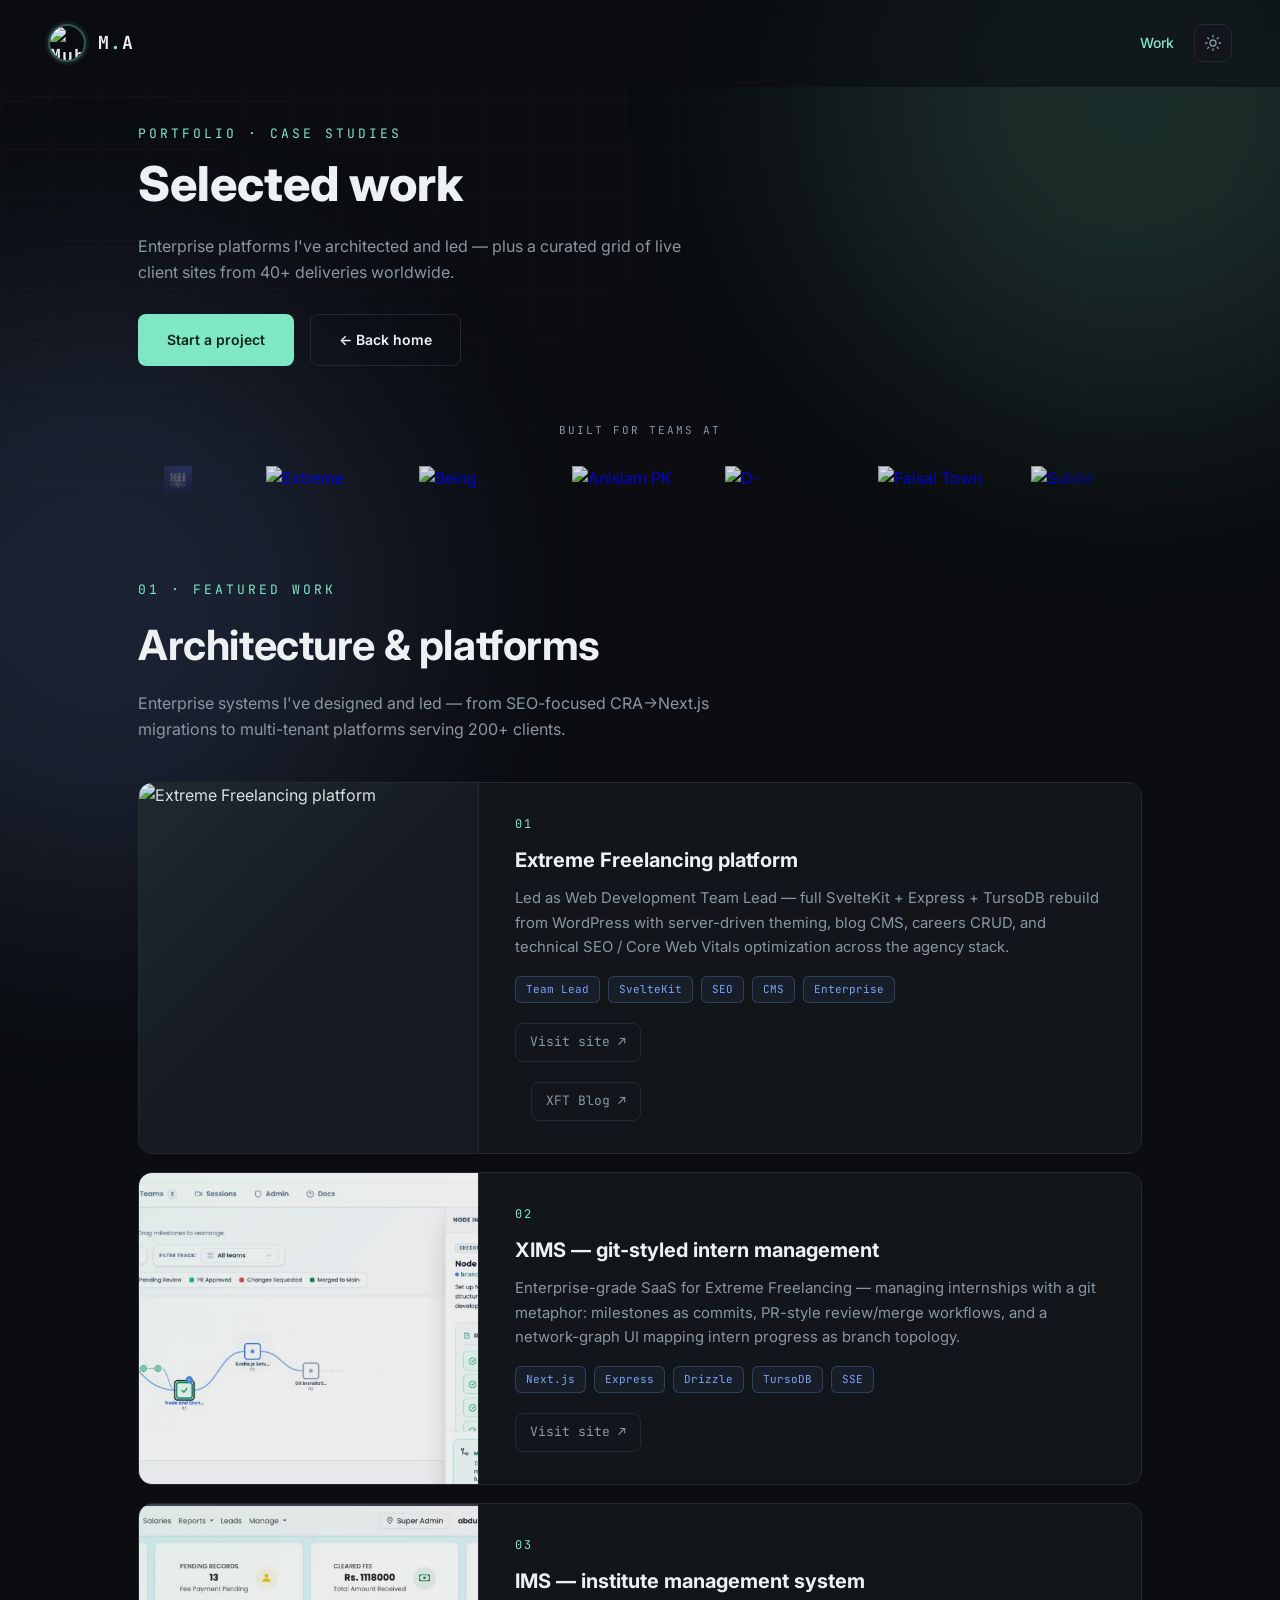
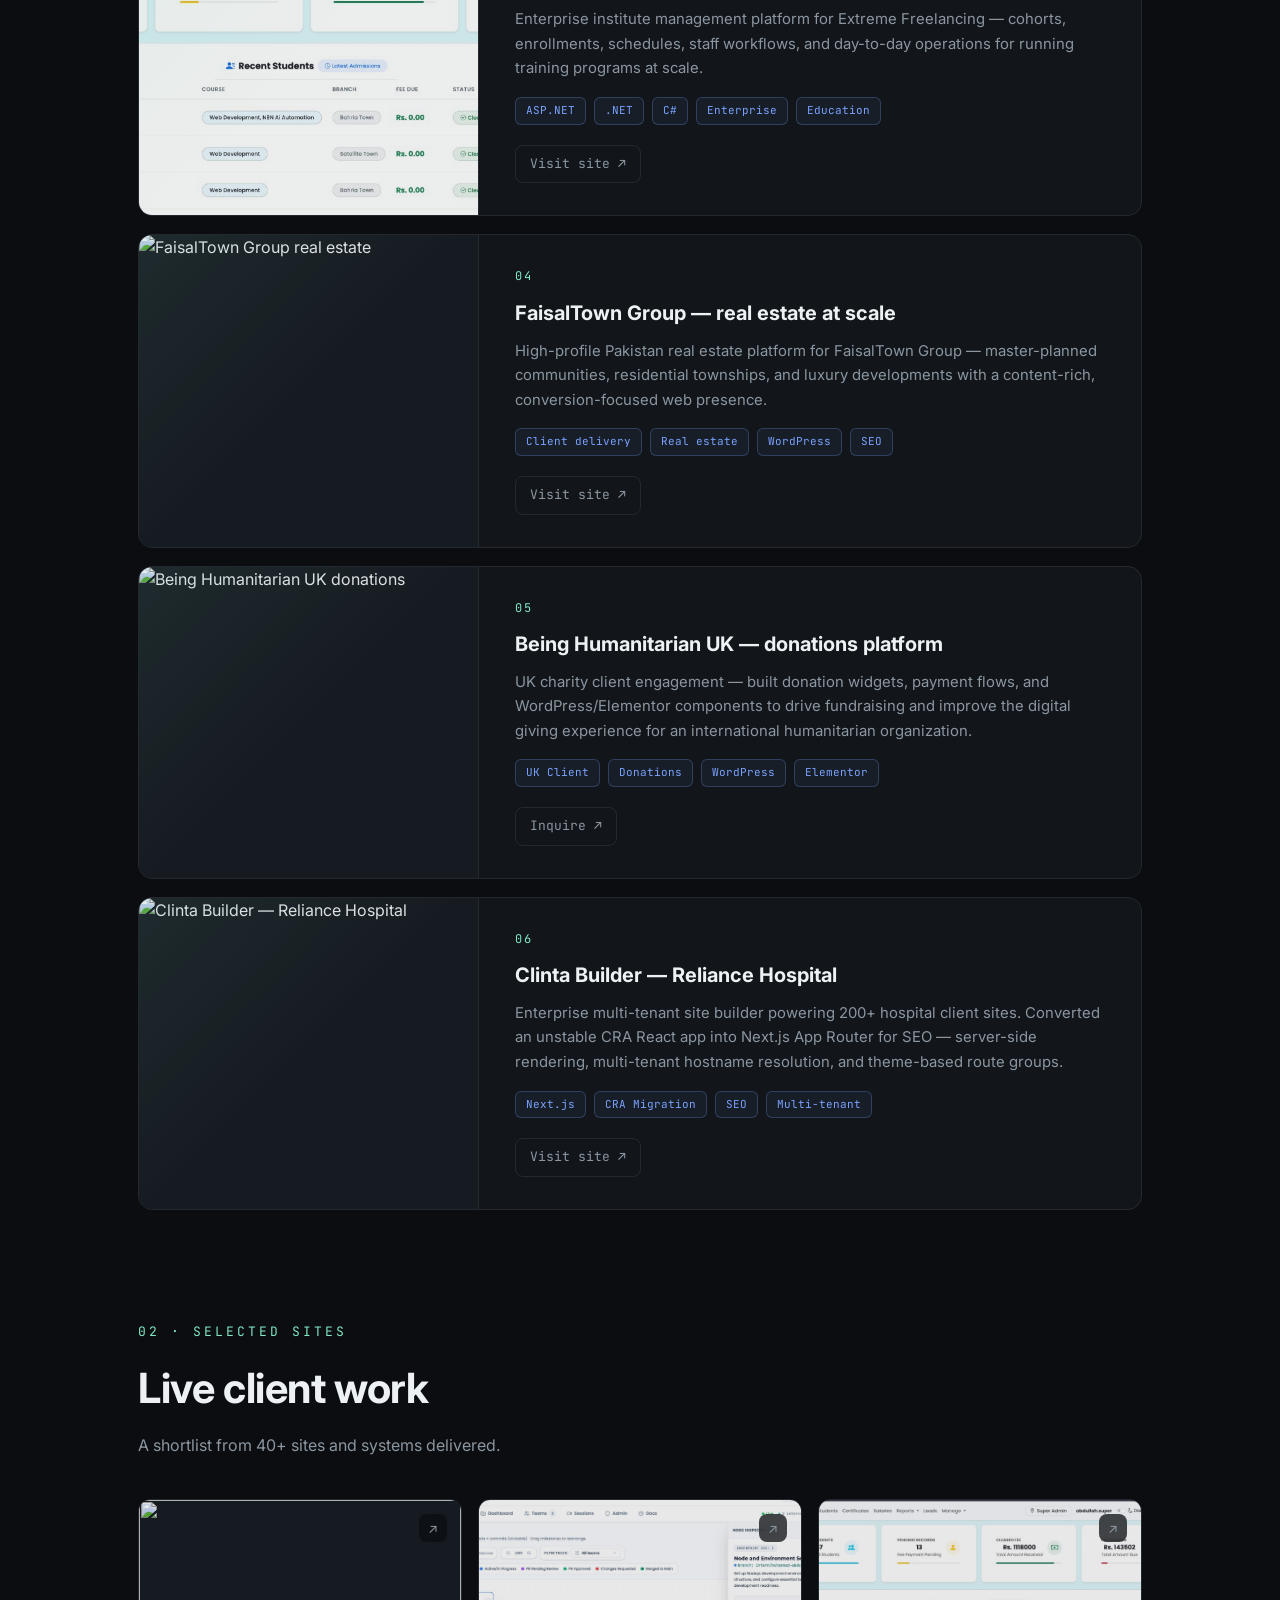
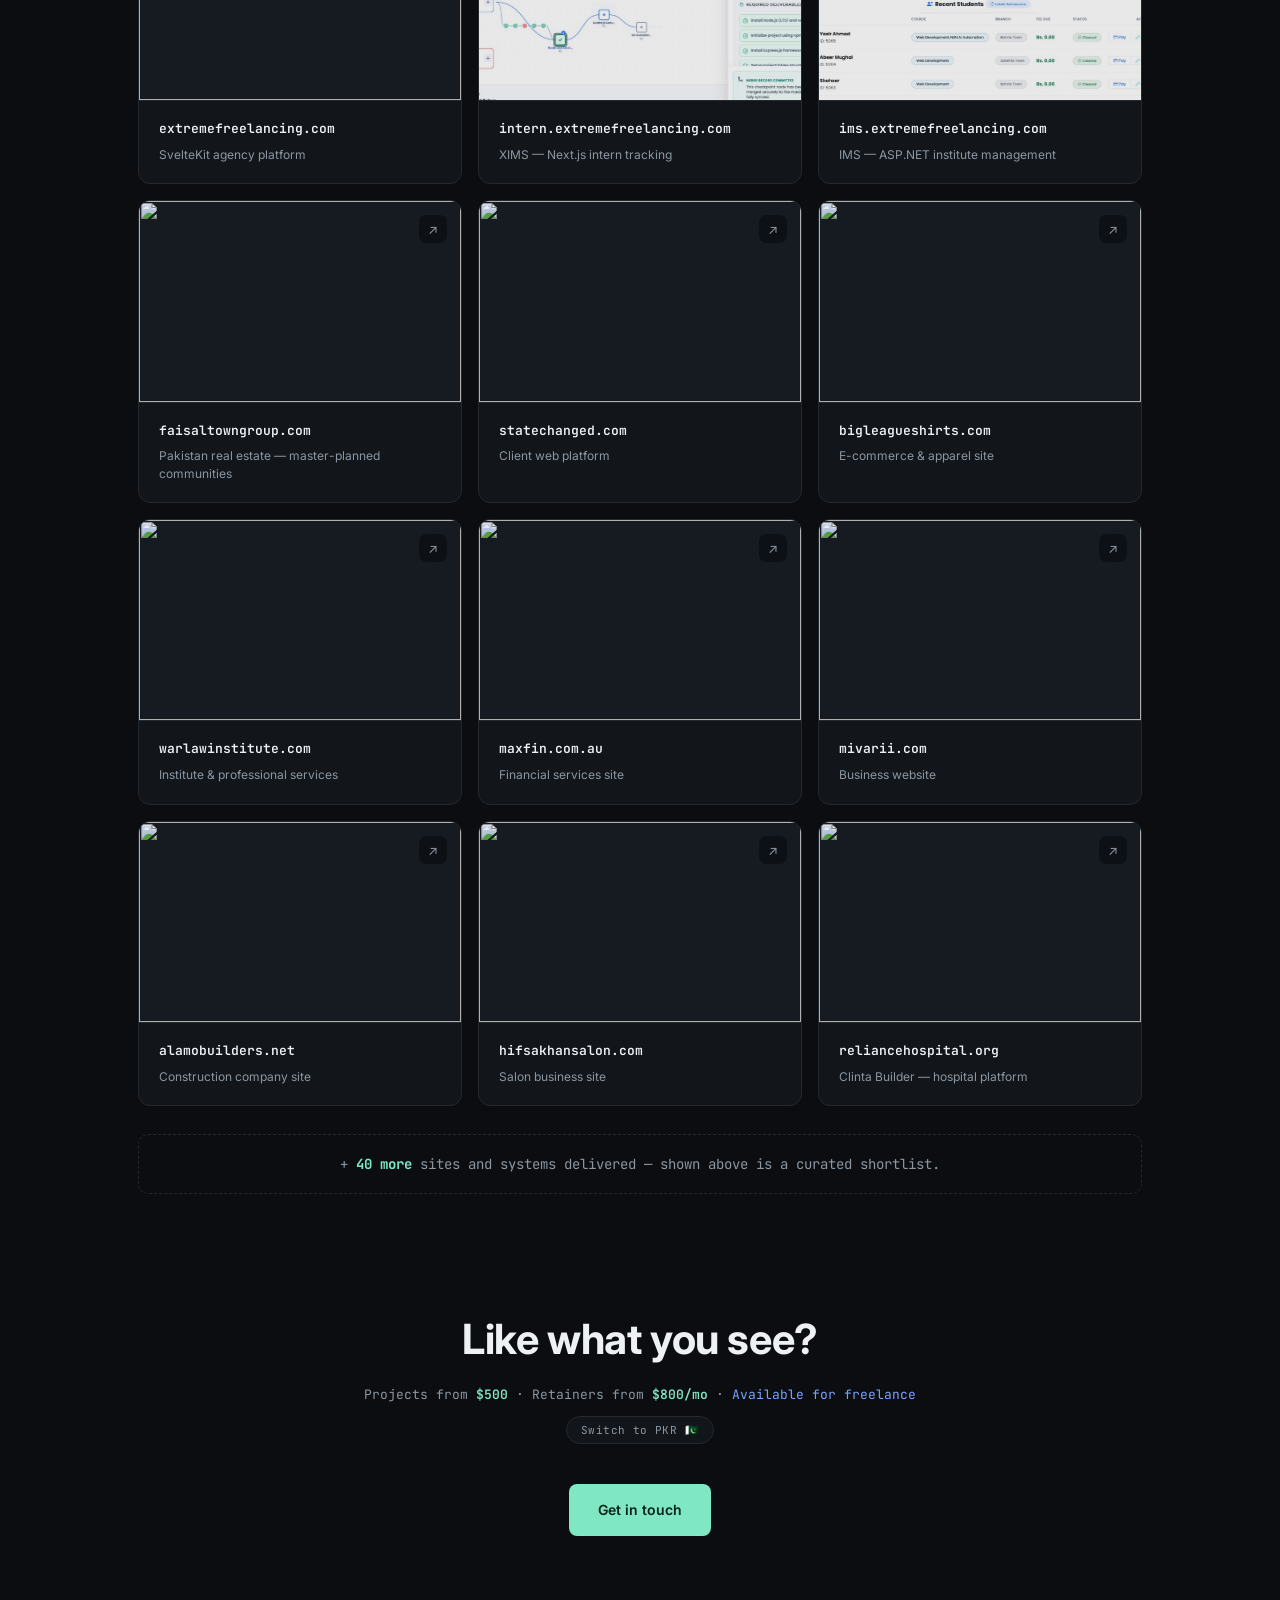
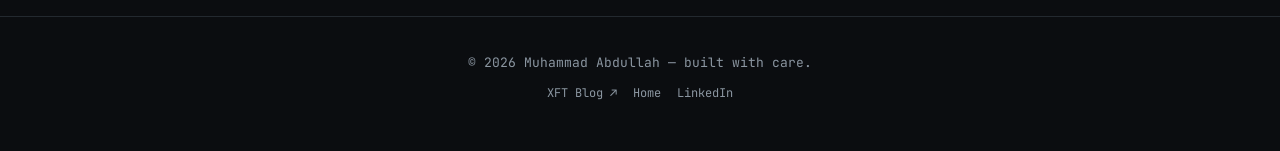
==== commit 4dbd8dd2: "logo_strips" ====
--- a/work/index.html
+++ b/work/index.html
@@ -68,6 +68,11 @@
   </div>
 </section>
 
+<section class="logo-strip-section reveal" aria-label="Clients and platforms">
+  <p class="logo-strip-label">Built for teams at</p>
+  <div class="logo-strip" data-logo-strip></div>
+</section>
+
 <section id="work">
   <div class="section-head reveal">
     <span class="num">01 · Featured work</span>
@@ -327,6 +332,8 @@
 
   document.querySelectorAll('.reveal, .stagger').forEach(el => observer.observe(el));
 </script>
+<script src="../logos.js"></script>
+<script src="../logo-strip.js"></script>
 <script src="../pricing-toggle.js"></script>
 <script src="../theme.js"></script>
 
--- a/styles.css
+++ b/styles.css
@@ -408,6 +408,68 @@
   .hero .stack-row{
     margin-top:48px;
   }
+
+  /* logo strip */
+  .logo-strip-section{
+    padding-top:32px; padding-bottom:32px;
+    max-width:1100px; margin:0 auto;
+  }
+  .logo-strip-label{
+    font-family:var(--mono); font-size:11px; letter-spacing:2px;
+    text-transform:uppercase; color:var(--muted); text-align:center;
+    margin-bottom:20px;
+  }
+  .logo-strip{
+    position:relative; overflow:hidden;
+    mask-image:linear-gradient(to right, transparent, black 10%, black 90%, transparent);
+    -webkit-mask-image:linear-gradient(to right, transparent, black 10%, black 90%, transparent);
+  }
+  .logo-strip-track{
+    display:flex; align-items:center;
+    width:max-content;
+    will-change:transform;
+    backface-visibility:hidden;
+    -webkit-backface-visibility:hidden;
+    animation:none;
+  }
+  .logo-strip.is-ready .logo-strip-track{
+    animation:logoStripScroll var(--marquee-duration, 16s) linear infinite;
+  }
+  .logo-strip:hover .logo-strip-track{ animation-play-state:paused; }
+  .logo-strip-group{
+    display:flex; align-items:center; gap:48px;
+    flex-shrink:0;
+  }
+  .logo-strip-item{
+    display:flex; align-items:center; justify-content:center;
+    flex-shrink:0; height:40px; min-width:80px; max-width:140px;
+    opacity:0.88;
+    transition:opacity 0.25s, transform 0.25s;
+  }
+  a.logo-strip-item{ text-decoration:none; }
+  .logo-strip-item:hover{ opacity:1; transform:scale(1.04); }
+  .logo-strip-img{
+    display:block; width:auto; height:28px; max-width:120px;
+    object-fit:contain; object-position:center;
+  }
+  [data-theme="light"] .logo-strip-item{ opacity:0.82; }
+  [data-theme="light"] .logo-strip-item:hover{ opacity:1; }
+  @keyframes logoStripScroll{
+    from{ transform:translate3d(0, 0, 0); }
+    to{ transform:translate3d(calc(-1 * var(--marquee-distance)), 0, 0); }
+  }
+  @media (prefers-reduced-motion:reduce){
+    .logo-strip{ mask-image:none; -webkit-mask-image:none; overflow:visible; }
+    .logo-strip-track{
+      flex-wrap:wrap; justify-content:center;
+      width:100%; gap:28px 40px;
+      animation:none !important;
+    }
+    .logo-strip-group{ flex-wrap:wrap; justify-content:center; gap:28px 40px; }
+    .logo-strip-group[aria-hidden="true"]{ display:none; }
+    .logo-strip-item{ opacity:0.9; }
+  }
+
   .stack-groups{ display:flex; flex-direction:column; gap:28px; }
   .stack-group h3{
     font-family:var(--mono); font-size:12px; letter-spacing:2px; text-transform:uppercase;
@@ -741,6 +803,9 @@
     .hero-cta{ gap:10px; }
     .hero-cta .btn{ flex:1 1 calc(50% - 5px); justify-content:center; padding:12px 16px; font-size:13px; }
     .hero .stack-row{ margin-top:28px; }
+    .logo-strip-section{ padding:24px 20px; }
+    .logo-strip-group{ gap:36px; }
+    .logo-strip-img{ height:24px; max-width:100px; }
     .section-head{ margin-bottom:32px; }
     .section-head h2{ font-size:1.65rem; }
     .project-body{ padding:24px 20px; }
